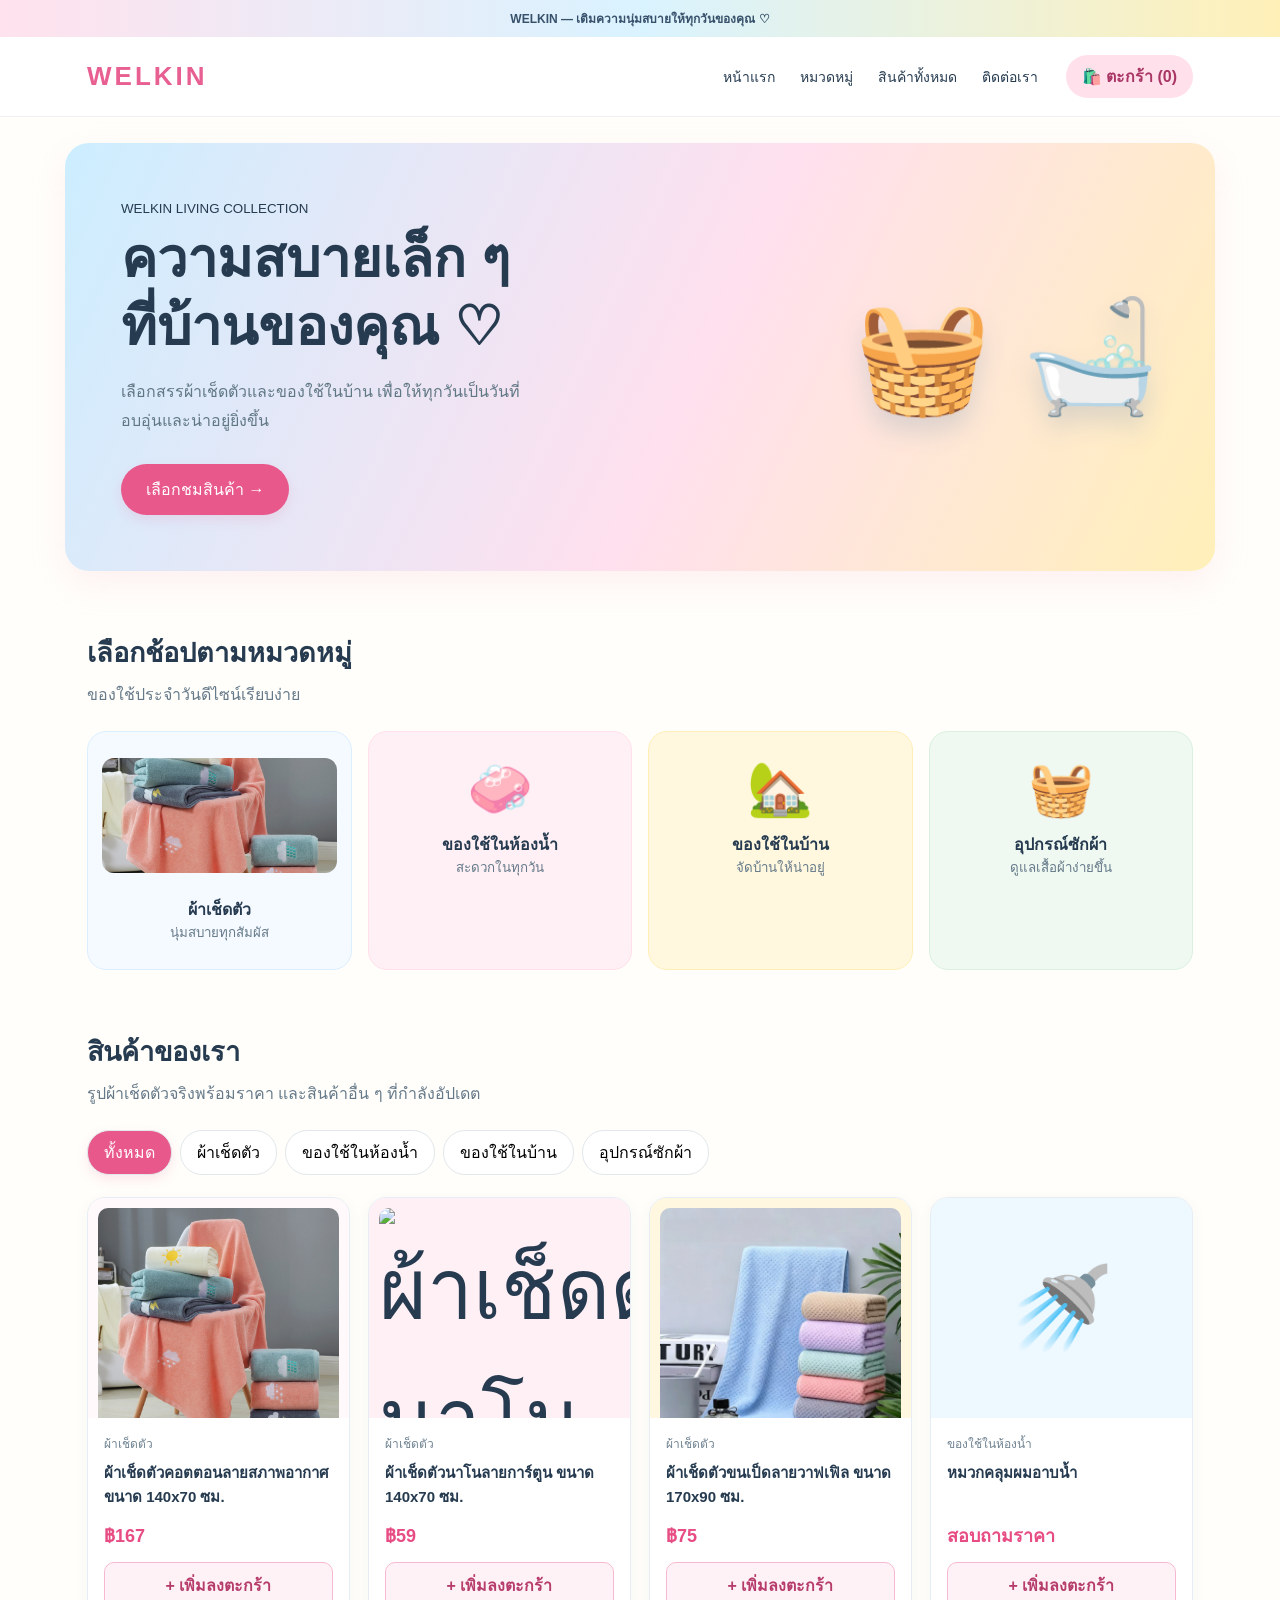
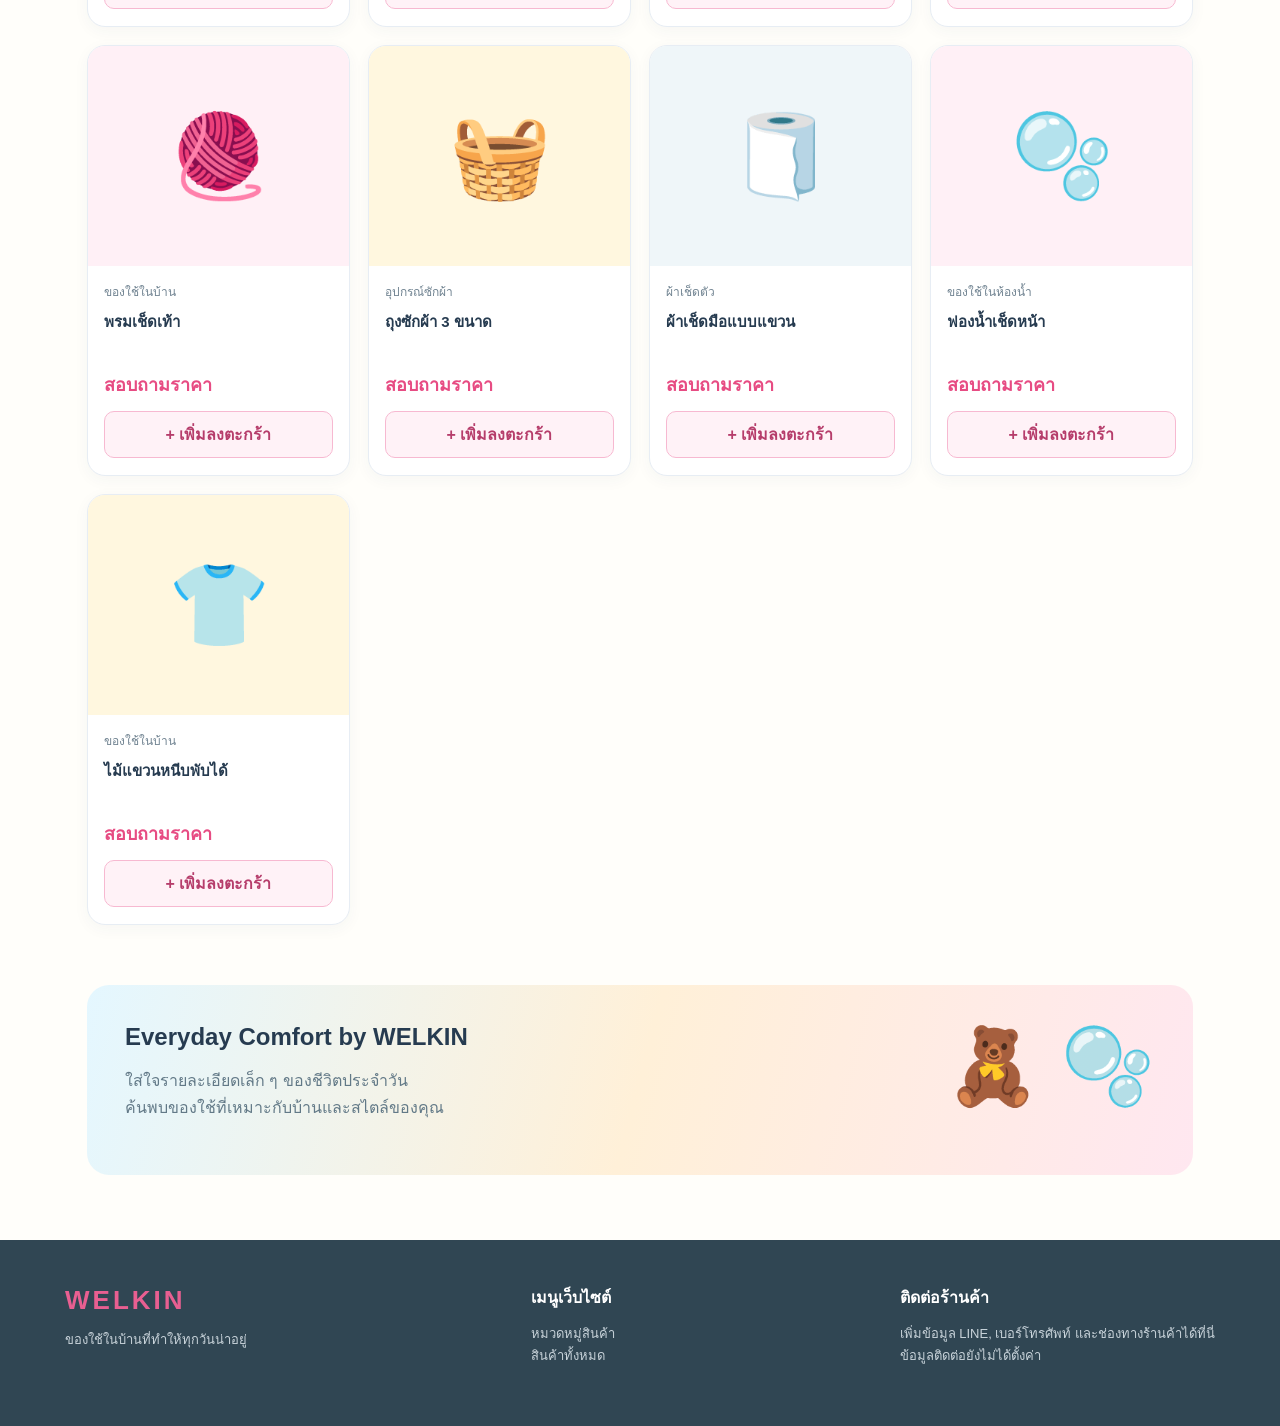
==== index.html @ 48debb97 "Update product list and add new towel item" ====
<!doctype html>
<html lang="th"><head><meta charset="utf-8"><meta name="viewport" content="width=device-width, initial-scale=1"><title>WELKIN | ของใช้ในบ้านที่ทำให้ทุกวันน่าอยู่</title><style>
:root{--ink:#273b49;--muted:#71818b;--pink:#f7dce4;--blue:#dcecf4;--accent:#d56f92}*{box-sizing:border-box}body{margin:0;font-family:Tahoma,'Noto Sans Thai',sans-serif;color:var(--ink);background:#fff}a{text-decoration:none;color:inherit}button{font:inherit;cursor:pointer}header{position:sticky;top:0;background:#ffffffed;backdrop-filter:blur(12px);z-index:10;border-bottom:1px solid #eef0f1}.top{background:#e9f3f7;text-align:center;font-size:12px;padding:9px}.nav{max-width:1150px;margin:auto;padding:18px 22px;display:flex;align-items:center;gap:28px}.brand{font-size:26px;font-weight:800;letter-spacing:3px}.navlinks{display:flex;gap:25px;margin-left:auto;font-size:14px}.cart{border:0;background:#f7dce4;border-radius:25px;padding:9px 16px}.hero{max-width:1150px;margin:26px auto 0;border-radius:24px;background:linear-gradient(115deg,#e9f5f9 0%,#fce9ed 100%);min-height:365px;padding:56px;display:flex;align-items:center;justify-content:space-between;overflow:hidden}.hero h1{font-size:clamp(30px,4.5vw,54px);line-height:1.25;margin:8px 0 18px}.hero p{color:#607784;max-width:400px;line-height:1.8}.hero-art{font-size:110px;filter:drop-shadow(0 15px 12px #b6bac077);white-space:nowrap}.btn{display:inline-block;background:#314d5c;color:white;border:0;border-radius:30px;padding:13px 25px;margin-top:12px}.container{max-width:1150px;margin:60px auto;padding:0 22px}.sectionhead{display:flex;justify-content:space-between;align-items:end;margin-bottom:24px}.sectionhead h2{margin:0;font-size:27px}.sectionhead p{color:var(--muted);margin:8px 0 0}.categories{display:grid;grid-template-columns:repeat(4,1fr);gap:16px}.cat{background:#f7f9fa;border-radius:19px;padding:26px 14px;text-align:center;cursor:pointer;border:1px solid #eef2f4}.cat:nth-child(2){background:#fdf2f5}.cat:nth-child(3){background:#f0f5f9}.cat:nth-child(4){background:#f8f4ef}.cat .emoji{font-size:53px;margin-bottom:12px}.cat strong{display:block}.cat small{color:var(--muted)}.filters{display:flex;gap:8px;flex-wrap:wrap;margin-bottom:22px}.filter{border:1px solid #e1e7eb;border-radius:22px;background:#fff;padding:9px 16px}.filter.active{background:#314d5c;color:#fff}.products{display:grid;grid-template-columns:repeat(4,1fr);gap:18px}.product{border:1px solid #edf0f2;border-radius:18px;overflow:hidden;background:white}.visual{height:200px;display:grid;place-items:center;background:#f5f7f8;font-size:82px}.product:nth-child(4n+2) .visual{background:#fdf0f4}.product:nth-child(4n+3) .visual{background:#eff6f9}.details{padding:17px}.details h3{font-size:15px;line-height:1.5;margin:0 0 8px;min-height:44px}.price{font-weight:bold;color:#bf557b;font-size:18px}.small{color:var(--muted);font-size:12px}.add{width:100%;margin-top:13px;border:1px solid #d8e1e6;border-radius:10px;padding:10px;background:white}.add:hover{background:#f8e6ed}.feature{background:#f0f6f8;border-radius:22px;padding:38px;display:flex;justify-content:space-between;gap:25px}.feature h2{margin:0 0 8px}.feature p{color:#627987;line-height:1.7}footer{background:#304653;color:white;padding:45px 22px;margin-top:65px}footer .inner{max-width:1150px;margin:auto;display:flex;justify-content:space-between;gap:30px}footer p{color:#c8d3da;line-height:1.7;font-size:13px}.overlay{position:fixed;inset:0;background:#0005;z-index:20;display:none}.overlay.show{display:block}.drawer{position:fixed;right:0;top:0;bottom:0;background:#fff;width:min(420px,100%);z-index:21;padding:25px;transform:translateX(100%);transition:.25s;overflow:auto}.drawer.show{transform:translateX(0)}.drawerhead{display:flex;justify-content:space-between;align-items:center}.close{border:0;background:none;font-size:28px}.line{display:flex;justify-content:space-between;gap:10px;padding:14px 0;border-bottom:1px solid #eee}.notice{font-size:12px;color:#73828b;line-height:1.6}.contact{color:#c8d3da;text-decoration:underline}@media(max-width:800px){.hero{margin:12px;padding:32px;min-height:290px}.hero-art{font-size:68px}.categories,.products{grid-template-columns:repeat(2,1fr)}.navlinks{display:none}.cart{margin-left:auto}.feature,footer .inner{flex-direction:column}}@media(max-width:480px){.hero{padding:26px;display:block}.hero-art{text-align:right;font-size:58px}.visual{height:155px;font-size:65px}.container{margin:40px auto}.sectionhead h2{font-size:23px}.brand{font-size:22px}}

/* WELKIN cheerful pastel refresh */
:root{--ink:#263b50;--muted:#657989;--pink:#ffd4e5;--blue:#c8edff;--accent:#ee6394}
body{background:#fffefa}
.top{background:linear-gradient(90deg,#ffe2ed,#d9f3ff,#fff0b8);color:#38516b;font-weight:600}
.brand{color:#e85f91}
.cart{background:#ffe0eb;color:#a93665;font-weight:700}
.hero{background:linear-gradient(115deg,#cceeff 0%,#ffe0ee 55%,#fff0b9 100%);box-shadow:0 12px 34px #f3b7cb33}
.btn,.filter.active{background:#e9588b;color:#fff;box-shadow:0 5px 12px #e9588b22}
.cat{background:#f4faff;border-color:#dcefff;transition:transform .2s,box-shadow .2s}
.cat:nth-child(2){background:#fff0f5;border-color:#ffe0ec}
.cat:nth-child(3){background:#fff8df;border-color:#ffefb7}
.cat:nth-child(4){background:#eff9f1;border-color:#d9f1de}
.cat:hover,.product:hover{transform:translateY(-3px);box-shadow:0 9px 25px #a8c5d344}
.product{border-color:#e7edf4;transition:transform .2s,box-shadow .2s}
.visual{background:#edf8ff}
.product:nth-child(3n+2) .visual{background:#fff0f6}
.product:nth-child(3n) .visual{background:#fff7df}
.price{color:#e74c83}
.add{border-color:#f7b9d1;background:#fff2f7;color:#b63d6b;font-weight:700}
.add:hover{background:#ffe0ed}
.feature{background:linear-gradient(105deg,#e4f7ff,#fff0d8,#ffe7f0)}
.visual img{width:100%;height:100%;object-fit:cover;display:block}.cat .emoji img{width:100%;height:115px;object-fit:cover;border-radius:12px}.product .visual:has(img){background:#fff}.product .visual:has(img) img{object-fit:contain} 
/* Product card polish: spacing, image framing, and readable title */
.products{align-items:stretch}
.product{display:flex;flex-direction:column;min-width:0;box-shadow:0 4px 16px rgba(35,65,85,.045)}
.product .visual{height:220px;overflow:hidden;flex-shrink:0}
.product .visual:has(img){padding:10px;background:#fff9fb}
.product .visual:has(img) img{width:100%;height:100%;object-fit:contain;border-radius:10px}
.product .details{padding:18px 16px 17px;display:flex;flex-direction:column;flex:1;gap:9px}
.product .details .small{font-size:12px;line-height:1.4;margin:0;color:#6f8290}
.product .details h3{font-size:15px;line-height:1.6;min-height:48px;margin:0;overflow-wrap:anywhere}
.product .details .price{margin-top:auto;padding-top:3px;font-size:18px}
.product .details .add{margin-top:3px;min-height:42px}
@media(max-width:600px){.product .visual{height:180px}.product .details{padding:14px 12px;gap:8px}.product .details h3{font-size:14px;min-height:0}}
</style></head><body><div class="top">WELKIN — เติมความนุ่มสบายให้ทุกวันของคุณ ♡</div><header><nav class="nav"><a class="brand" href="#home">WELKIN</a><div class="navlinks"><a href="#home">หน้าแรก</a><a href="#categories">หมวดหมู่</a><a href="#products">สินค้าทั้งหมด</a><a href="#contact">ติดต่อเรา</a></div><button class="cart" onclick="openCart()">🛍️ ตะกร้า (<span id="count">0</span>)</button></nav></header><main id="home"><section class="hero"><div><small>WELKIN LIVING COLLECTION</small><h1>ความสบายเล็ก ๆ<br>ที่บ้านของคุณ ♡</h1><p>เลือกสรรผ้าเช็ดตัวและของใช้ในบ้าน เพื่อให้ทุกวันเป็นวันที่อบอุ่นและน่าอยู่ยิ่งขึ้น</p><a class="btn" href="#products">เลือกชมสินค้า →</a></div><div class="hero-art" aria-hidden="true">🧺 🛁</div></section><section class="container" id="categories"><div class="sectionhead"><div><h2>เลือกช้อปตามหมวดหมู่</h2><p>ของใช้ประจำวันดีไซน์เรียบง่าย</p></div></div><div class="categories"><div class="cat" onclick="filterBy('ผ้าเช็ดตัว')"><div class="emoji"><img src="assets/towel-weather.png" alt="ผ้าเช็ดตัว WELKIN"></div><strong>ผ้าเช็ดตัว</strong><small>นุ่มสบายทุกสัมผัส</small></div><div class="cat" onclick="filterBy('ของใช้ในห้องน้ำ')"><div class="emoji">🧼</div><strong>ของใช้ในห้องน้ำ</strong><small>สะดวกในทุกวัน</small></div><div class="cat" onclick="filterBy('ของใช้ในบ้าน')"><div class="emoji">🏡</div><strong>ของใช้ในบ้าน</strong><small>จัดบ้านให้น่าอยู่</small></div><div class="cat" onclick="filterBy('อุปกรณ์ซักผ้า')"><div class="emoji">🧺</div><strong>อุปกรณ์ซักผ้า</strong><small>ดูแลเสื้อผ้าง่ายขึ้น</small></div></div></section><section class="container" id="products"><div class="sectionhead"><div><h2>สินค้าของเรา</h2><p>รูปผ้าเช็ดตัวจริงพร้อมราคา และสินค้าอื่น ๆ ที่กำลังอัปเดต</p></div></div><div class="filters" id="filters"></div><div class="products" id="productGrid"></div></section><section class="container"><div class="feature"><div><h2>Everyday Comfort by WELKIN</h2><p>ใส่ใจรายละเอียดเล็ก ๆ ของชีวิตประจำวัน<br>ค้นพบของใช้ที่เหมาะกับบ้านและสไตล์ของคุณ</p></div><div style="font-size:75px">🧸 🫧</div></div></section></main><footer id="contact"><div class="inner"><div><div class="brand">WELKIN</div><p>ของใช้ในบ้านที่ทำให้ทุกวันน่าอยู่</p></div><div><strong>เมนูเว็บไซต์</strong><p><a href="#categories">หมวดหมู่สินค้า</a><br><a href="#products">สินค้าทั้งหมด</a></p></div><div><strong>ติดต่อร้านค้า</strong><p>เพิ่มข้อมูล LINE, เบอร์โทรศัพท์ และช่องทางร้านค้าได้ที่นี่<br>ข้อมูลติดต่อยังไม่ได้ตั้งค่า</p></div></div></footer><div class="overlay" id="overlay" onclick="closeCart()"></div><aside class="drawer" id="drawer"><div class="drawerhead"><h2>ตะกร้าสินค้า</h2><button class="close" onclick="closeCart()">×</button></div><div id="cartItems"></div><h3 id="total"></h3><p class="notice">นี่เป็นตะกร้าสินค้าสำหรับสาธิต ยังไม่มีระบบรับชำระเงินหรือส่งคำสั่งซื้อจริง</p><button class="btn" onclick="closeCart()">เลือกชมสินค้าต่อ</button></aside><script>
const products=[{name:'ผ้าเช็ดตัวคอตตอนลายสภาพอากาศ ขนาด 140x70 ซม.',category:'ผ้าเช็ดตัว',emoji:'🛁',image:'assets/towel-weather.png',price:167},{name:'ผ้าเช็ดตัวนาโนลายการ์ตูน ขนาด 140x70 ซม.',category:'ผ้าเช็ดตัว',emoji:'🛁',image:'assets/towel-cartoon-nano-140x70.png',price:59},{name:'ผ้าเช็ดตัวขนเป็ดลายวาฟเฟิล ขนาด 170x90 ซม.',category:'ผ้าเช็ดตัว',emoji:'🧣',image:'assets/towel-waffle-170x90.png',price:75},{name:'หมวกคลุมผมอาบน้ำ',category:'ของใช้ในห้องน้ำ',emoji:'🚿',price:0},{name:'พรมเช็ดเท้า',category:'ของใช้ในบ้าน',emoji:'🧶',price:0},{name:'ถุงซักผ้า 3 ขนาด',category:'อุปกรณ์ซักผ้า',emoji:'🧺',price:0},{name:'ผ้าเช็ดมือแบบแขวน',category:'ผ้าเช็ดตัว',emoji:'🧻',price:0},{name:'ฟองน้ำเช็ดหน้า',category:'ของใช้ในห้องน้ำ',emoji:'🫧',price:0},{name:'ไม้แขวนหนีบพับได้',category:'ของใช้ในบ้าน',emoji:'👕',price:0}];const cats=['ทั้งหมด','ผ้าเช็ดตัว','ของใช้ในห้องน้ำ','ของใช้ในบ้าน','อุปกรณ์ซักผ้า'];let active='ทั้งหมด';const cart={};function filterBy(cat){active=cat;render();document.getElementById('products').scrollIntoView({behavior:'smooth'})}function render(){document.getElementById('filters').innerHTML=cats.map(c=>`<button class="filter ${active===c?'active':''}" onclick="filterBy('${c}')">${c}</button>`).join('');document.getElementById('productGrid').innerHTML=products.map((p,i)=>({...p,i})).filter(p=>active==='ทั้งหมด'||p.category===active).map(p=>`<article class="product"><div class="visual">${p.image?`<img src="${p.image}" alt="${p.name}">`:p.emoji}</div><div class="details"><div class="small">${p.category}</div><h3>${p.name}</h3><div class="price">${p.price?`฿${p.price.toLocaleString('th-TH')}`:'สอบถามราคา'}</div><button class="add" onclick="addCart(${p.i})">+ เพิ่มลงตะกร้า</button></div></article>`).join('')}function addCart(i){cart[i]=(cart[i]||0)+1;updateCart();openCart()}function updateCart(){document.getElementById('count').textContent=Object.values(cart).reduce((a,b)=>a+b,0);document.getElementById('cartItems').innerHTML=Object.keys(cart).length?Object.entries(cart).map(([i,n])=>`<div class="line"><span>${products[i].name}<br><small>จำนวน ${n}${products[i].price?` · ฿${(products[i].price*n).toLocaleString('th-TH')}`:' · สอบถามราคา'}</small></span><button class="filter" onclick="removeCart(${i})">ลบ</button></div>`).join(''):'<p>ยังไม่มีสินค้าในตะกร้า</p>';document.getElementById('total').textContent='ยอดรวมสินค้าที่ระบุราคา ฿'+Object.entries(cart).reduce((sum,[i,n])=>sum+products[i].price*n,0).toLocaleString('th-TH')}function removeCart(i){delete cart[i];updateCart()}function openCart(){document.getElementById('overlay').classList.add('show');document.getElementById('drawer').classList.add('show')}function closeCart(){document.getElementById('overlay').classList.remove('show');document.getElementById('drawer').classList.remove('show')}render();updateCart();
</script></body></html>
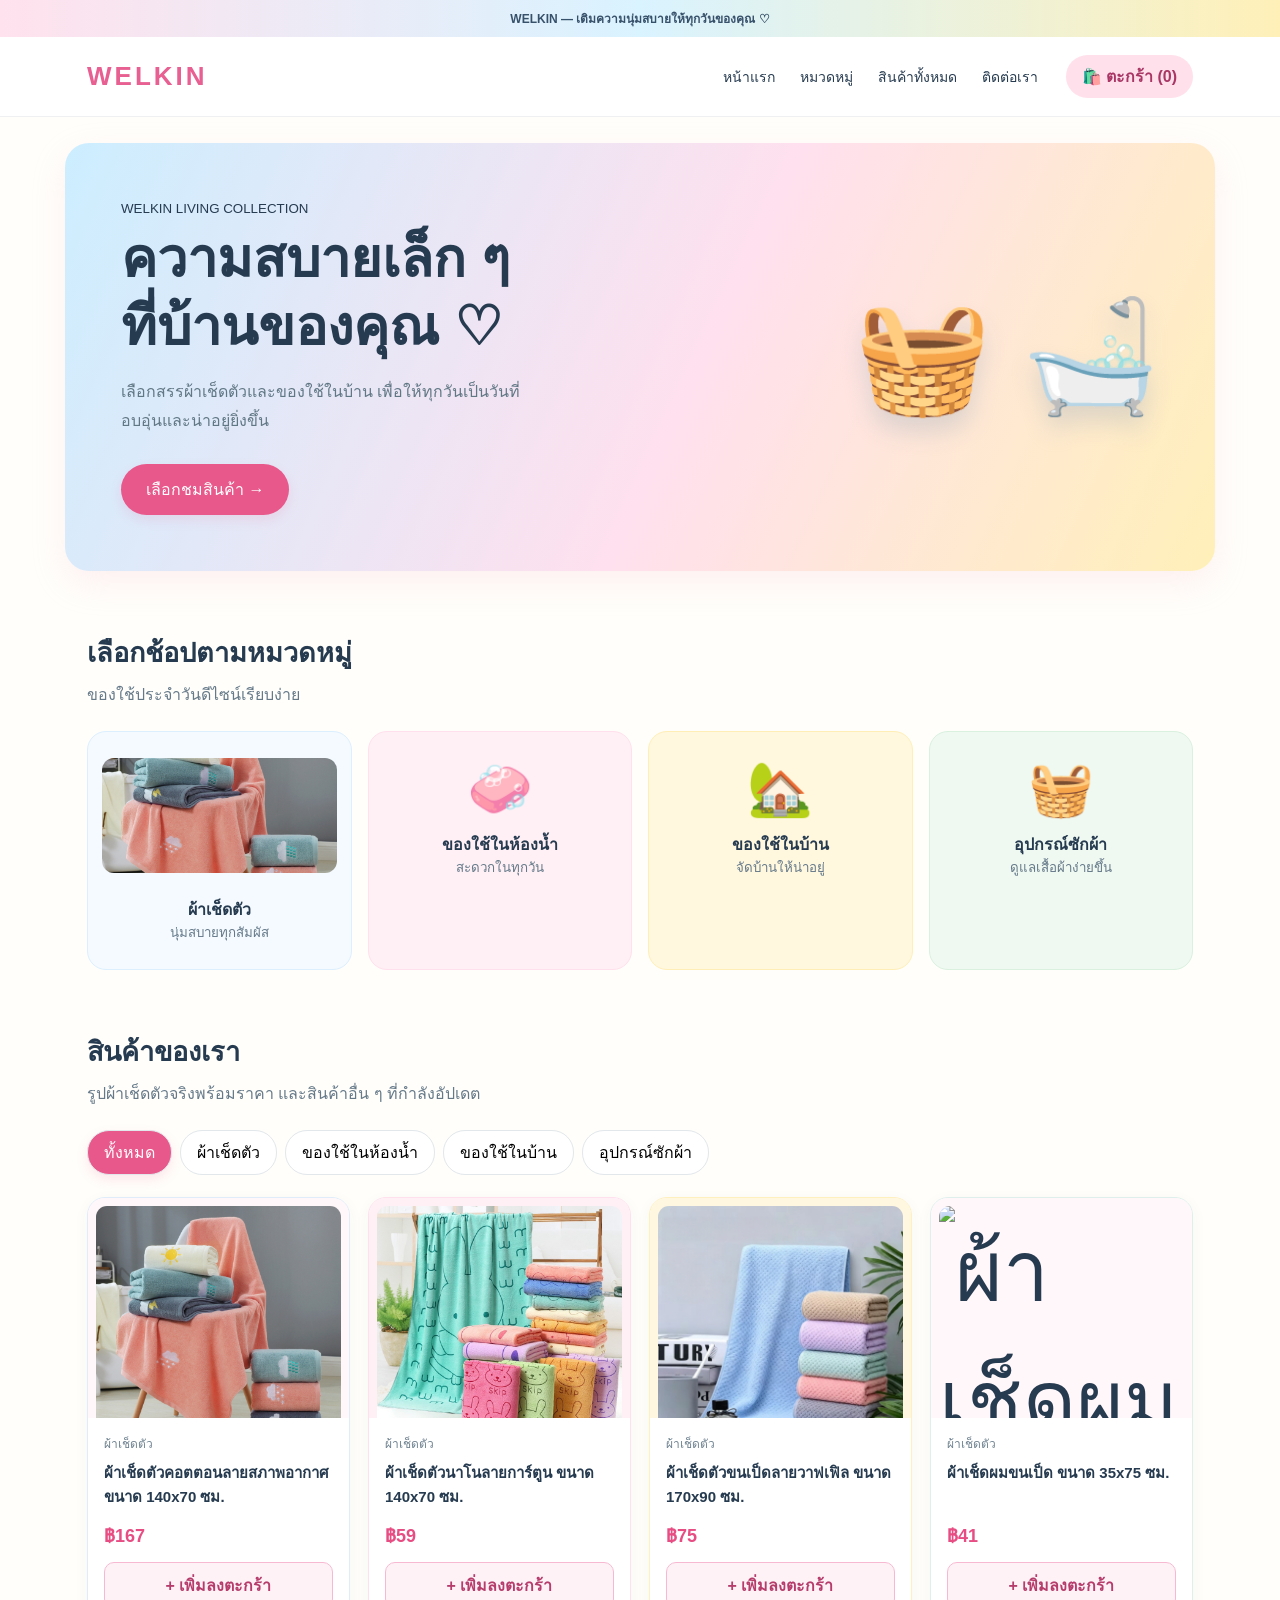
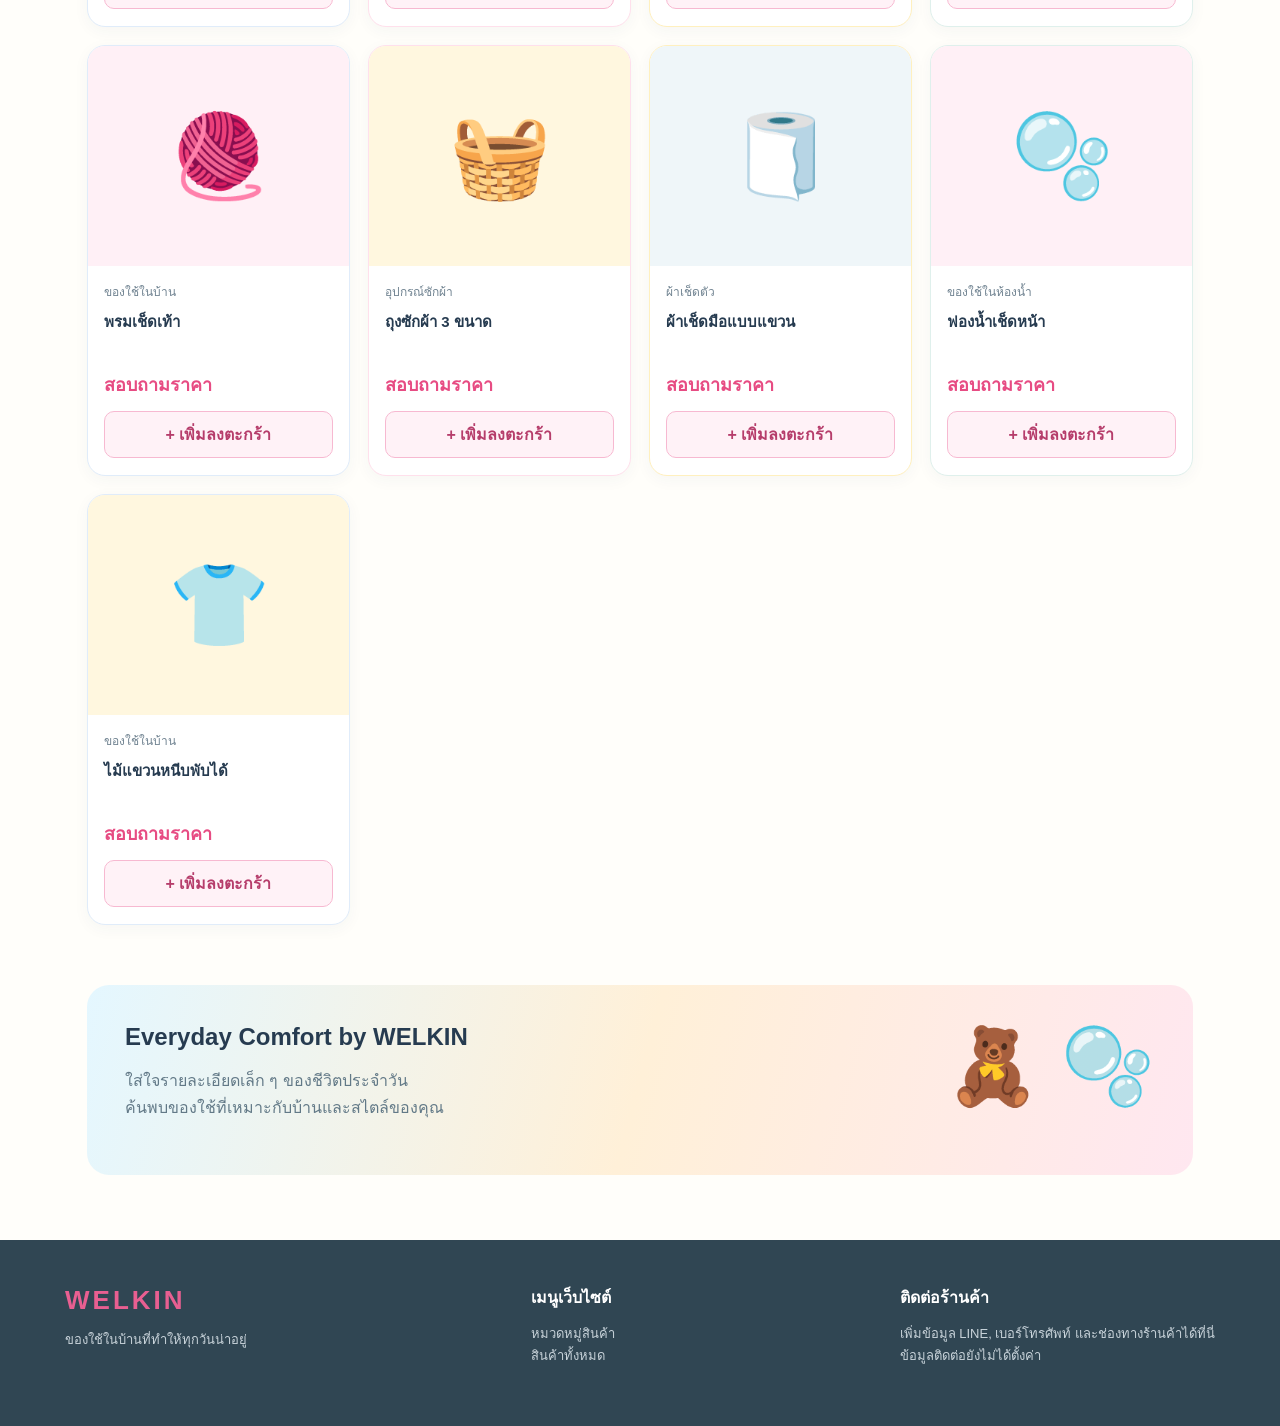
==== commit d82dccf6: "Add files via upload" ====
--- a/index.html
+++ b/index.html
@@ -36,6 +36,13 @@
 .product .details .price{margin-top:auto;padding-top:3px;font-size:18px}
 .product .details .add{margin-top:3px;min-height:42px}
 @media(max-width:600px){.product .visual{height:180px}.product .details{padding:14px 12px;gap:8px}.product .details h3{font-size:14px;min-height:0}}
+/* Product cards: pastel layout with full product photos */
+.product .visual:has(img){padding:8px;background:#fff7fa}
+.product .visual:has(img) img{object-fit:cover;border-radius:11px}
+.product:nth-child(4n+1){border-color:#e0ecfa}
+.product:nth-child(4n+2){border-color:#ffe0ec}
+.product:nth-child(4n+3){border-color:#fff0bf}
+.product:nth-child(4n+4){border-color:#dff0ec}
 </style></head><body><div class="top">WELKIN — เติมความนุ่มสบายให้ทุกวันของคุณ ♡</div><header><nav class="nav"><a class="brand" href="#home">WELKIN</a><div class="navlinks"><a href="#home">หน้าแรก</a><a href="#categories">หมวดหมู่</a><a href="#products">สินค้าทั้งหมด</a><a href="#contact">ติดต่อเรา</a></div><button class="cart" onclick="openCart()">🛍️ ตะกร้า (<span id="count">0</span>)</button></nav></header><main id="home"><section class="hero"><div><small>WELKIN LIVING COLLECTION</small><h1>ความสบายเล็ก ๆ<br>ที่บ้านของคุณ ♡</h1><p>เลือกสรรผ้าเช็ดตัวและของใช้ในบ้าน เพื่อให้ทุกวันเป็นวันที่อบอุ่นและน่าอยู่ยิ่งขึ้น</p><a class="btn" href="#products">เลือกชมสินค้า →</a></div><div class="hero-art" aria-hidden="true">🧺 🛁</div></section><section class="container" id="categories"><div class="sectionhead"><div><h2>เลือกช้อปตามหมวดหมู่</h2><p>ของใช้ประจำวันดีไซน์เรียบง่าย</p></div></div><div class="categories"><div class="cat" onclick="filterBy('ผ้าเช็ดตัว')"><div class="emoji"><img src="assets/towel-weather.png" alt="ผ้าเช็ดตัว WELKIN"></div><strong>ผ้าเช็ดตัว</strong><small>นุ่มสบายทุกสัมผัส</small></div><div class="cat" onclick="filterBy('ของใช้ในห้องน้ำ')"><div class="emoji">🧼</div><strong>ของใช้ในห้องน้ำ</strong><small>สะดวกในทุกวัน</small></div><div class="cat" onclick="filterBy('ของใช้ในบ้าน')"><div class="emoji">🏡</div><strong>ของใช้ในบ้าน</strong><small>จัดบ้านให้น่าอยู่</small></div><div class="cat" onclick="filterBy('อุปกรณ์ซักผ้า')"><div class="emoji">🧺</div><strong>อุปกรณ์ซักผ้า</strong><small>ดูแลเสื้อผ้าง่ายขึ้น</small></div></div></section><section class="container" id="products"><div class="sectionhead"><div><h2>สินค้าของเรา</h2><p>รูปผ้าเช็ดตัวจริงพร้อมราคา และสินค้าอื่น ๆ ที่กำลังอัปเดต</p></div></div><div class="filters" id="filters"></div><div class="products" id="productGrid"></div></section><section class="container"><div class="feature"><div><h2>Everyday Comfort by WELKIN</h2><p>ใส่ใจรายละเอียดเล็ก ๆ ของชีวิตประจำวัน<br>ค้นพบของใช้ที่เหมาะกับบ้านและสไตล์ของคุณ</p></div><div style="font-size:75px">🧸 🫧</div></div></section></main><footer id="contact"><div class="inner"><div><div class="brand">WELKIN</div><p>ของใช้ในบ้านที่ทำให้ทุกวันน่าอยู่</p></div><div><strong>เมนูเว็บไซต์</strong><p><a href="#categories">หมวดหมู่สินค้า</a><br><a href="#products">สินค้าทั้งหมด</a></p></div><div><strong>ติดต่อร้านค้า</strong><p>เพิ่มข้อมูล LINE, เบอร์โทรศัพท์ และช่องทางร้านค้าได้ที่นี่<br>ข้อมูลติดต่อยังไม่ได้ตั้งค่า</p></div></div></footer><div class="overlay" id="overlay" onclick="closeCart()"></div><aside class="drawer" id="drawer"><div class="drawerhead"><h2>ตะกร้าสินค้า</h2><button class="close" onclick="closeCart()">×</button></div><div id="cartItems"></div><h3 id="total"></h3><p class="notice">นี่เป็นตะกร้าสินค้าสำหรับสาธิต ยังไม่มีระบบรับชำระเงินหรือส่งคำสั่งซื้อจริง</p><button class="btn" onclick="closeCart()">เลือกชมสินค้าต่อ</button></aside><script>
-const products=[{name:'ผ้าเช็ดตัวคอตตอนลายสภาพอากาศ ขนาด 140x70 ซม.',category:'ผ้าเช็ดตัว',emoji:'🛁',image:'assets/towel-weather.png',price:167},{name:'ผ้าเช็ดตัวนาโนลายการ์ตูน ขนาด 140x70 ซม.',category:'ผ้าเช็ดตัว',emoji:'🛁',image:'assets/towel-cartoon-nano-140x70.png',price:59},{name:'ผ้าเช็ดตัวขนเป็ดลายวาฟเฟิล ขนาด 170x90 ซม.',category:'ผ้าเช็ดตัว',emoji:'🧣',image:'assets/towel-waffle-170x90.png',price:75},{name:'หมวกคลุมผมอาบน้ำ',category:'ของใช้ในห้องน้ำ',emoji:'🚿',price:0},{name:'พรมเช็ดเท้า',category:'ของใช้ในบ้าน',emoji:'🧶',price:0},{name:'ถุงซักผ้า 3 ขนาด',category:'อุปกรณ์ซักผ้า',emoji:'🧺',price:0},{name:'ผ้าเช็ดมือแบบแขวน',category:'ผ้าเช็ดตัว',emoji:'🧻',price:0},{name:'ฟองน้ำเช็ดหน้า',category:'ของใช้ในห้องน้ำ',emoji:'🫧',price:0},{name:'ไม้แขวนหนีบพับได้',category:'ของใช้ในบ้าน',emoji:'👕',price:0}];const cats=['ทั้งหมด','ผ้าเช็ดตัว','ของใช้ในห้องน้ำ','ของใช้ในบ้าน','อุปกรณ์ซักผ้า'];let active='ทั้งหมด';const cart={};function filterBy(cat){active=cat;render();document.getElementById('products').scrollIntoView({behavior:'smooth'})}function render(){document.getElementById('filters').innerHTML=cats.map(c=>`<button class="filter ${active===c?'active':''}" onclick="filterBy('${c}')">${c}</button>`).join('');document.getElementById('productGrid').innerHTML=products.map((p,i)=>({...p,i})).filter(p=>active==='ทั้งหมด'||p.category===active).map(p=>`<article class="product"><div class="visual">${p.image?`<img src="${p.image}" alt="${p.name}">`:p.emoji}</div><div class="details"><div class="small">${p.category}</div><h3>${p.name}</h3><div class="price">${p.price?`฿${p.price.toLocaleString('th-TH')}`:'สอบถามราคา'}</div><button class="add" onclick="addCart(${p.i})">+ เพิ่มลงตะกร้า</button></div></article>`).join('')}function addCart(i){cart[i]=(cart[i]||0)+1;updateCart();openCart()}function updateCart(){document.getElementById('count').textContent=Object.values(cart).reduce((a,b)=>a+b,0);document.getElementById('cartItems').innerHTML=Object.keys(cart).length?Object.entries(cart).map(([i,n])=>`<div class="line"><span>${products[i].name}<br><small>จำนวน ${n}${products[i].price?` · ฿${(products[i].price*n).toLocaleString('th-TH')}`:' · สอบถามราคา'}</small></span><button class="filter" onclick="removeCart(${i})">ลบ</button></div>`).join(''):'<p>ยังไม่มีสินค้าในตะกร้า</p>';document.getElementById('total').textContent='ยอดรวมสินค้าที่ระบุราคา ฿'+Object.entries(cart).reduce((sum,[i,n])=>sum+products[i].price*n,0).toLocaleString('th-TH')}function removeCart(i){delete cart[i];updateCart()}function openCart(){document.getElementById('overlay').classList.add('show');document.getElementById('drawer').classList.add('show')}function closeCart(){document.getElementById('overlay').classList.remove('show');document.getElementById('drawer').classList.remove('show')}render();updateCart();
+const products=[{name:'ผ้าเช็ดตัวคอตตอนลายสภาพอากาศ ขนาด 140x70 ซม.',category:'ผ้าเช็ดตัว',emoji:'🛁',image:'assets/towel-weather.png',price:167},{name:'ผ้าเช็ดตัวนาโนลายการ์ตูน ขนาด 140x70 ซม.',category:'ผ้าเช็ดตัว',emoji:'🛁',image:'assets/towel-cartoon-nano-140x70.png',price:59},{name:'ผ้าเช็ดตัวขนเป็ดลายวาฟเฟิล ขนาด 170x90 ซม.',category:'ผ้าเช็ดตัว',emoji:'🧣',image:'assets/towel-waffle-170x90.png',price:75},{name:'ผ้าเช็ดผมขนเป็ด ขนาด 35x75 ซม.',category:'ผ้าเช็ดตัว',emoji:'🛁',image:'assets/towel-hair-35x75.png',price:41},{name:'พรมเช็ดเท้า',category:'ของใช้ในบ้าน',emoji:'🧶',price:0},{name:'ถุงซักผ้า 3 ขนาด',category:'อุปกรณ์ซักผ้า',emoji:'🧺',price:0},{name:'ผ้าเช็ดมือแบบแขวน',category:'ผ้าเช็ดตัว',emoji:'🧻',price:0},{name:'ฟองน้ำเช็ดหน้า',category:'ของใช้ในห้องน้ำ',emoji:'🫧',price:0},{name:'ไม้แขวนหนีบพับได้',category:'ของใช้ในบ้าน',emoji:'👕',price:0}];const cats=['ทั้งหมด','ผ้าเช็ดตัว','ของใช้ในห้องน้ำ','ของใช้ในบ้าน','อุปกรณ์ซักผ้า'];let active='ทั้งหมด';const cart={};function filterBy(cat){active=cat;render();document.getElementById('products').scrollIntoView({behavior:'smooth'})}function render(){document.getElementById('filters').innerHTML=cats.map(c=>`<button class="filter ${active===c?'active':''}" onclick="filterBy('${c}')">${c}</button>`).join('');document.getElementById('productGrid').innerHTML=products.map((p,i)=>({...p,i})).filter(p=>active==='ทั้งหมด'||p.category===active).map(p=>`<article class="product"><div class="visual">${p.image?`<img src="${p.image}" alt="${p.name}">`:p.emoji}</div><div class="details"><div class="small">${p.category}</div><h3>${p.name}</h3><div class="price">${p.price?`฿${p.price.toLocaleString('th-TH')}`:'สอบถามราคา'}</div><button class="add" onclick="addCart(${p.i})">+ เพิ่มลงตะกร้า</button></div></article>`).join('')}function addCart(i){cart[i]=(cart[i]||0)+1;updateCart();openCart()}function updateCart(){document.getElementById('count').textContent=Object.values(cart).reduce((a,b)=>a+b,0);document.getElementById('cartItems').innerHTML=Object.keys(cart).length?Object.entries(cart).map(([i,n])=>`<div class="line"><span>${products[i].name}<br><small>จำนวน ${n}${products[i].price?` · ฿${(products[i].price*n).toLocaleString('th-TH')}`:' · สอบถามราคา'}</small></span><button class="filter" onclick="removeCart(${i})">ลบ</button></div>`).join(''):'<p>ยังไม่มีสินค้าในตะกร้า</p>';document.getElementById('total').textContent='ยอดรวมสินค้าที่ระบุราคา ฿'+Object.entries(cart).reduce((sum,[i,n])=>sum+products[i].price*n,0).toLocaleString('th-TH')}function removeCart(i){delete cart[i];updateCart()}function openCart(){document.getElementById('overlay').classList.add('show');document.getElementById('drawer').classList.add('show')}function closeCart(){document.getElementById('overlay').classList.remove('show');document.getElementById('drawer').classList.remove('show')}render();updateCart();
 </script></body></html>
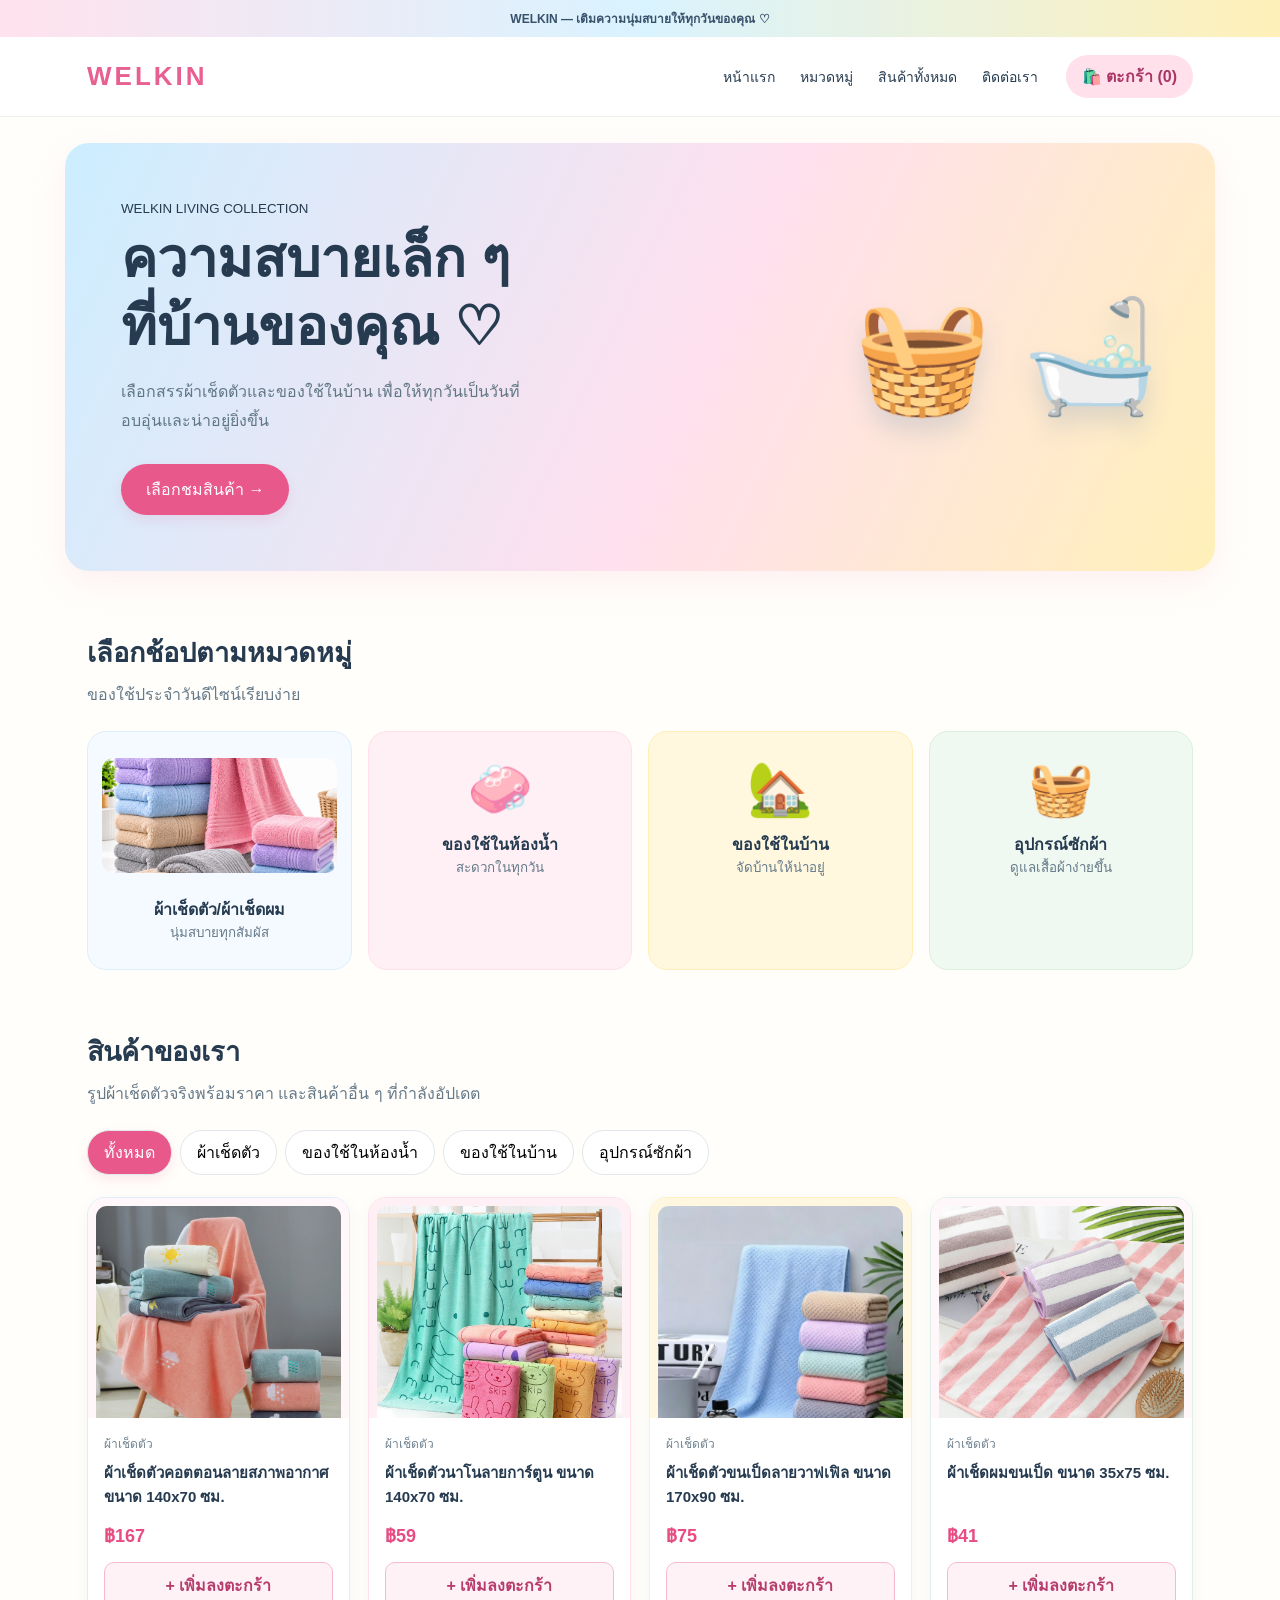
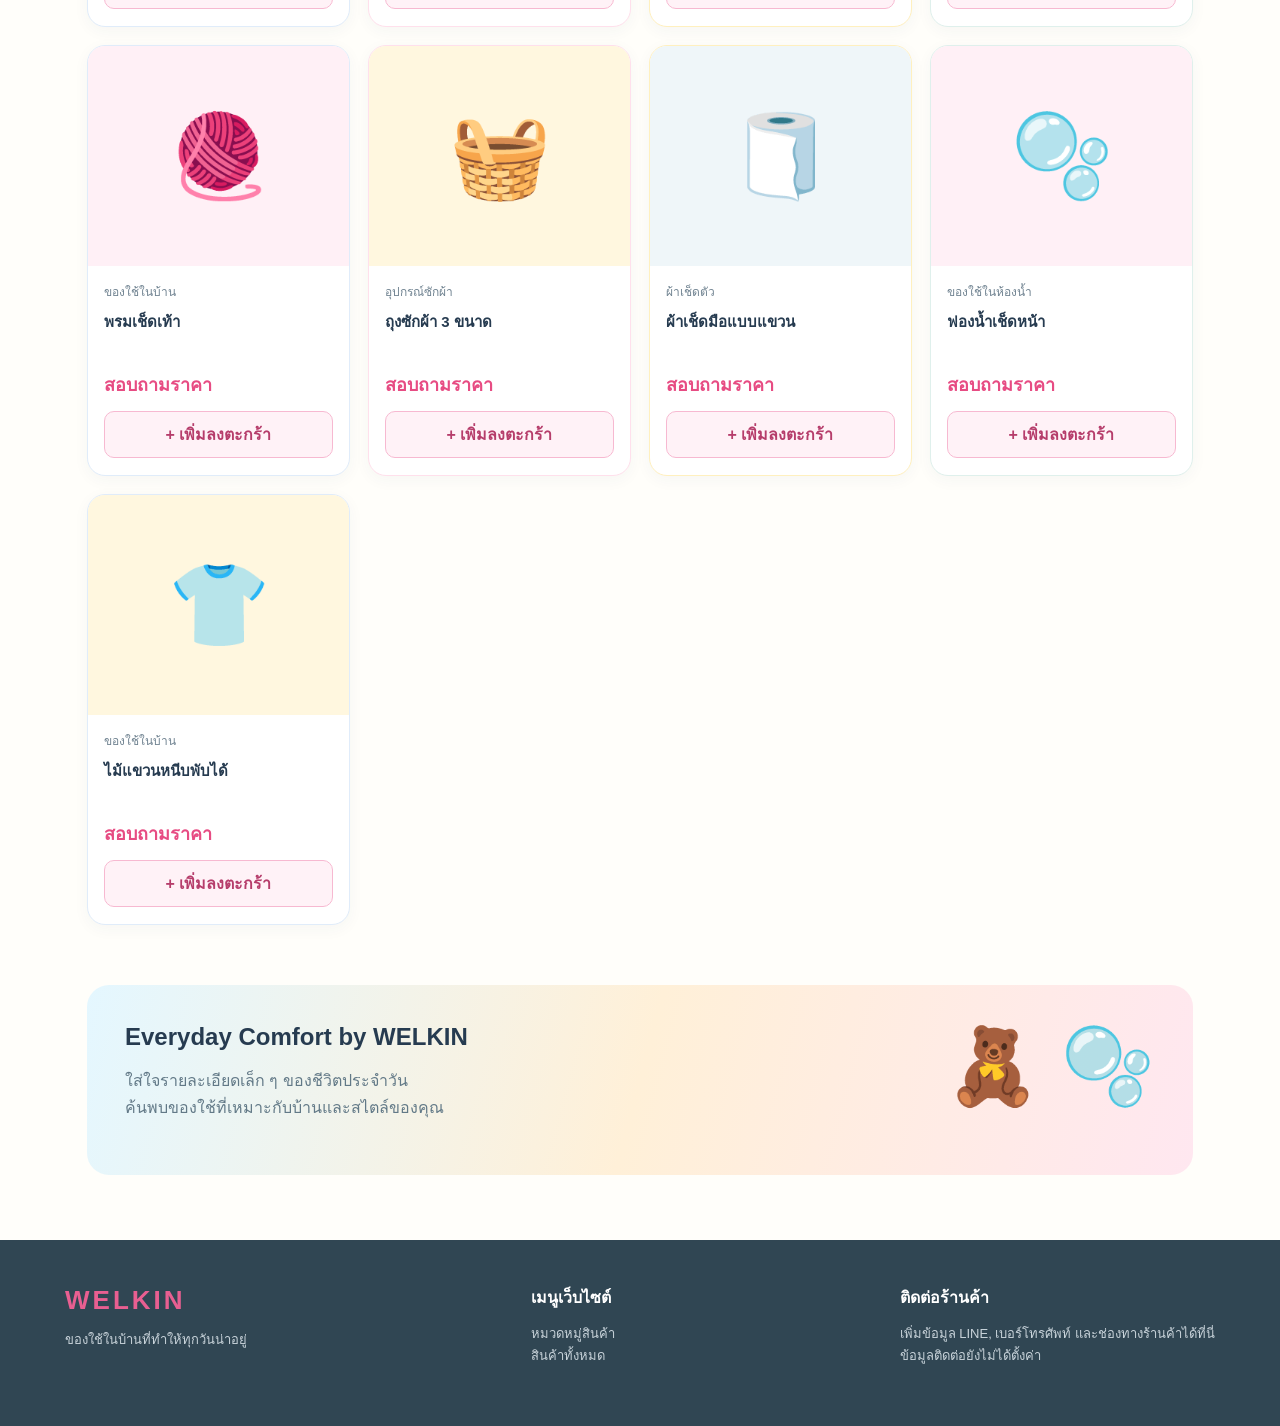
==== commit 1e9a2cb6: "Fix HTML structure and update product details" ====
--- a/index.html
+++ b/index.html
@@ -43,6 +43,6 @@
 .product:nth-child(4n+2){border-color:#ffe0ec}
 .product:nth-child(4n+3){border-color:#fff0bf}
 .product:nth-child(4n+4){border-color:#dff0ec}
-</style></head><body><div class="top">WELKIN — เติมความนุ่มสบายให้ทุกวันของคุณ ♡</div><header><nav class="nav"><a class="brand" href="#home">WELKIN</a><div class="navlinks"><a href="#home">หน้าแรก</a><a href="#categories">หมวดหมู่</a><a href="#products">สินค้าทั้งหมด</a><a href="#contact">ติดต่อเรา</a></div><button class="cart" onclick="openCart()">🛍️ ตะกร้า (<span id="count">0</span>)</button></nav></header><main id="home"><section class="hero"><div><small>WELKIN LIVING COLLECTION</small><h1>ความสบายเล็ก ๆ<br>ที่บ้านของคุณ ♡</h1><p>เลือกสรรผ้าเช็ดตัวและของใช้ในบ้าน เพื่อให้ทุกวันเป็นวันที่อบอุ่นและน่าอยู่ยิ่งขึ้น</p><a class="btn" href="#products">เลือกชมสินค้า →</a></div><div class="hero-art" aria-hidden="true">🧺 🛁</div></section><section class="container" id="categories"><div class="sectionhead"><div><h2>เลือกช้อปตามหมวดหมู่</h2><p>ของใช้ประจำวันดีไซน์เรียบง่าย</p></div></div><div class="categories"><div class="cat" onclick="filterBy('ผ้าเช็ดตัว')"><div class="emoji"><img src="assets/towel-weather.png" alt="ผ้าเช็ดตัว WELKIN"></div><strong>ผ้าเช็ดตัว</strong><small>นุ่มสบายทุกสัมผัส</small></div><div class="cat" onclick="filterBy('ของใช้ในห้องน้ำ')"><div class="emoji">🧼</div><strong>ของใช้ในห้องน้ำ</strong><small>สะดวกในทุกวัน</small></div><div class="cat" onclick="filterBy('ของใช้ในบ้าน')"><div class="emoji">🏡</div><strong>ของใช้ในบ้าน</strong><small>จัดบ้านให้น่าอยู่</small></div><div class="cat" onclick="filterBy('อุปกรณ์ซักผ้า')"><div class="emoji">🧺</div><strong>อุปกรณ์ซักผ้า</strong><small>ดูแลเสื้อผ้าง่ายขึ้น</small></div></div></section><section class="container" id="products"><div class="sectionhead"><div><h2>สินค้าของเรา</h2><p>รูปผ้าเช็ดตัวจริงพร้อมราคา และสินค้าอื่น ๆ ที่กำลังอัปเดต</p></div></div><div class="filters" id="filters"></div><div class="products" id="productGrid"></div></section><section class="container"><div class="feature"><div><h2>Everyday Comfort by WELKIN</h2><p>ใส่ใจรายละเอียดเล็ก ๆ ของชีวิตประจำวัน<br>ค้นพบของใช้ที่เหมาะกับบ้านและสไตล์ของคุณ</p></div><div style="font-size:75px">🧸 🫧</div></div></section></main><footer id="contact"><div class="inner"><div><div class="brand">WELKIN</div><p>ของใช้ในบ้านที่ทำให้ทุกวันน่าอยู่</p></div><div><strong>เมนูเว็บไซต์</strong><p><a href="#categories">หมวดหมู่สินค้า</a><br><a href="#products">สินค้าทั้งหมด</a></p></div><div><strong>ติดต่อร้านค้า</strong><p>เพิ่มข้อมูล LINE, เบอร์โทรศัพท์ และช่องทางร้านค้าได้ที่นี่<br>ข้อมูลติดต่อยังไม่ได้ตั้งค่า</p></div></div></footer><div class="overlay" id="overlay" onclick="closeCart()"></div><aside class="drawer" id="drawer"><div class="drawerhead"><h2>ตะกร้าสินค้า</h2><button class="close" onclick="closeCart()">×</button></div><div id="cartItems"></div><h3 id="total"></h3><p class="notice">นี่เป็นตะกร้าสินค้าสำหรับสาธิต ยังไม่มีระบบรับชำระเงินหรือส่งคำสั่งซื้อจริง</p><button class="btn" onclick="closeCart()">เลือกชมสินค้าต่อ</button></aside><script>
+</style></head><body><div class="top">WELKIN — เติมความนุ่มสบายให้ทุกวันของคุณ ♡</div><header><nav class="nav"><a class="brand" href="#home">WELKIN</a><div class="navlinks"><a href="#home">หน้าแรก</a><a href="#categories">หมวดหมู่</a><a href="#products">สินค้าทั้งหมด</a><a href="#contact">ติดต่อเรา</a></div><button class="cart" onclick="openCart()">🛍️ ตะกร้า (<span id="count">0</span>)</button></nav></header><main id="home"><section class="hero"><div><small>WELKIN LIVING COLLECTION</small><h1>ความสบายเล็ก ๆ<br>ที่บ้านของคุณ ♡</h1><p>เลือกสรรผ้าเช็ดตัวและของใช้ในบ้าน เพื่อให้ทุกวันเป็นวันที่อบอุ่นและน่าอยู่ยิ่งขึ้น</p><a class="btn" href="#products">เลือกชมสินค้า →</a></div><div class="hero-art" aria-hidden="true">🧺 🛁</div></section><section class="container" id="categories"><div class="sectionhead"><div><h2>เลือกช้อปตามหมวดหมู่</h2><p>ของใช้ประจำวันดีไซน์เรียบง่าย</p></div></div><div class="categories"><div class="cat" onclick="filterBy('ผ้าเช็ดตัว')"><div class="emoji"><img src="assets/towel-category.png" alt="ผ้าเช็ดตัวและผ้าเช็ดผม WELKIN"></div><strong>ผ้าเช็ดตัว/ผ้าเช็ดผม</strong><small>นุ่มสบายทุกสัมผัส</small></div><div class="cat" onclick="filterBy('ของใช้ในห้องน้ำ')"><div class="emoji">🧼</div><strong>ของใช้ในห้องน้ำ</strong><small>สะดวกในทุกวัน</small></div><div class="cat" onclick="filterBy('ของใช้ในบ้าน')"><div class="emoji">🏡</div><strong>ของใช้ในบ้าน</strong><small>จัดบ้านให้น่าอยู่</small></div><div class="cat" onclick="filterBy('อุปกรณ์ซักผ้า')"><div class="emoji">🧺</div><strong>อุปกรณ์ซักผ้า</strong><small>ดูแลเสื้อผ้าง่ายขึ้น</small></div></div></section><section class="container" id="products"><div class="sectionhead"><div><h2>สินค้าของเรา</h2><p>รูปผ้าเช็ดตัวจริงพร้อมราคา และสินค้าอื่น ๆ ที่กำลังอัปเดต</p></div></div><div class="filters" id="filters"></div><div class="products" id="productGrid"></div></section><section class="container"><div class="feature"><div><h2>Everyday Comfort by WELKIN</h2><p>ใส่ใจรายละเอียดเล็ก ๆ ของชีวิตประจำวัน<br>ค้นพบของใช้ที่เหมาะกับบ้านและสไตล์ของคุณ</p></div><div style="font-size:75px">🧸 🫧</div></div></section></main><footer id="contact"><div class="inner"><div><div class="brand">WELKIN</div><p>ของใช้ในบ้านที่ทำให้ทุกวันน่าอยู่</p></div><div><strong>เมนูเว็บไซต์</strong><p><a href="#categories">หมวดหมู่สินค้า</a><br><a href="#products">สินค้าทั้งหมด</a></p></div><div><strong>ติดต่อร้านค้า</strong><p>เพิ่มข้อมูล LINE, เบอร์โทรศัพท์ และช่องทางร้านค้าได้ที่นี่<br>ข้อมูลติดต่อยังไม่ได้ตั้งค่า</p></div></div></footer><div class="overlay" id="overlay" onclick="closeCart()"></div><aside class="drawer" id="drawer"><div class="drawerhead"><h2>ตะกร้าสินค้า</h2><button class="close" onclick="closeCart()">×</button></div><div id="cartItems"></div><h3 id="total"></h3><p class="notice">นี่เป็นตะกร้าสินค้าสำหรับสาธิต ยังไม่มีระบบรับชำระเงินหรือส่งคำสั่งซื้อจริง</p><button class="btn" onclick="closeCart()">เลือกชมสินค้าต่อ</button></aside><script>
 const products=[{name:'ผ้าเช็ดตัวคอตตอนลายสภาพอากาศ ขนาด 140x70 ซม.',category:'ผ้าเช็ดตัว',emoji:'🛁',image:'assets/towel-weather.png',price:167},{name:'ผ้าเช็ดตัวนาโนลายการ์ตูน ขนาด 140x70 ซม.',category:'ผ้าเช็ดตัว',emoji:'🛁',image:'assets/towel-cartoon-nano-140x70.png',price:59},{name:'ผ้าเช็ดตัวขนเป็ดลายวาฟเฟิล ขนาด 170x90 ซม.',category:'ผ้าเช็ดตัว',emoji:'🧣',image:'assets/towel-waffle-170x90.png',price:75},{name:'ผ้าเช็ดผมขนเป็ด ขนาด 35x75 ซม.',category:'ผ้าเช็ดตัว',emoji:'🛁',image:'assets/towel-hair-35x75.png',price:41},{name:'พรมเช็ดเท้า',category:'ของใช้ในบ้าน',emoji:'🧶',price:0},{name:'ถุงซักผ้า 3 ขนาด',category:'อุปกรณ์ซักผ้า',emoji:'🧺',price:0},{name:'ผ้าเช็ดมือแบบแขวน',category:'ผ้าเช็ดตัว',emoji:'🧻',price:0},{name:'ฟองน้ำเช็ดหน้า',category:'ของใช้ในห้องน้ำ',emoji:'🫧',price:0},{name:'ไม้แขวนหนีบพับได้',category:'ของใช้ในบ้าน',emoji:'👕',price:0}];const cats=['ทั้งหมด','ผ้าเช็ดตัว','ของใช้ในห้องน้ำ','ของใช้ในบ้าน','อุปกรณ์ซักผ้า'];let active='ทั้งหมด';const cart={};function filterBy(cat){active=cat;render();document.getElementById('products').scrollIntoView({behavior:'smooth'})}function render(){document.getElementById('filters').innerHTML=cats.map(c=>`<button class="filter ${active===c?'active':''}" onclick="filterBy('${c}')">${c}</button>`).join('');document.getElementById('productGrid').innerHTML=products.map((p,i)=>({...p,i})).filter(p=>active==='ทั้งหมด'||p.category===active).map(p=>`<article class="product"><div class="visual">${p.image?`<img src="${p.image}" alt="${p.name}">`:p.emoji}</div><div class="details"><div class="small">${p.category}</div><h3>${p.name}</h3><div class="price">${p.price?`฿${p.price.toLocaleString('th-TH')}`:'สอบถามราคา'}</div><button class="add" onclick="addCart(${p.i})">+ เพิ่มลงตะกร้า</button></div></article>`).join('')}function addCart(i){cart[i]=(cart[i]||0)+1;updateCart();openCart()}function updateCart(){document.getElementById('count').textContent=Object.values(cart).reduce((a,b)=>a+b,0);document.getElementById('cartItems').innerHTML=Object.keys(cart).length?Object.entries(cart).map(([i,n])=>`<div class="line"><span>${products[i].name}<br><small>จำนวน ${n}${products[i].price?` · ฿${(products[i].price*n).toLocaleString('th-TH')}`:' · สอบถามราคา'}</small></span><button class="filter" onclick="removeCart(${i})">ลบ</button></div>`).join(''):'<p>ยังไม่มีสินค้าในตะกร้า</p>';document.getElementById('total').textContent='ยอดรวมสินค้าที่ระบุราคา ฿'+Object.entries(cart).reduce((sum,[i,n])=>sum+products[i].price*n,0).toLocaleString('th-TH')}function removeCart(i){delete cart[i];updateCart()}function openCart(){document.getElementById('overlay').classList.add('show');document.getElementById('drawer').classList.add('show')}function closeCart(){document.getElementById('overlay').classList.remove('show');document.getElementById('drawer').classList.remove('show')}render();updateCart();
 </script></body></html>
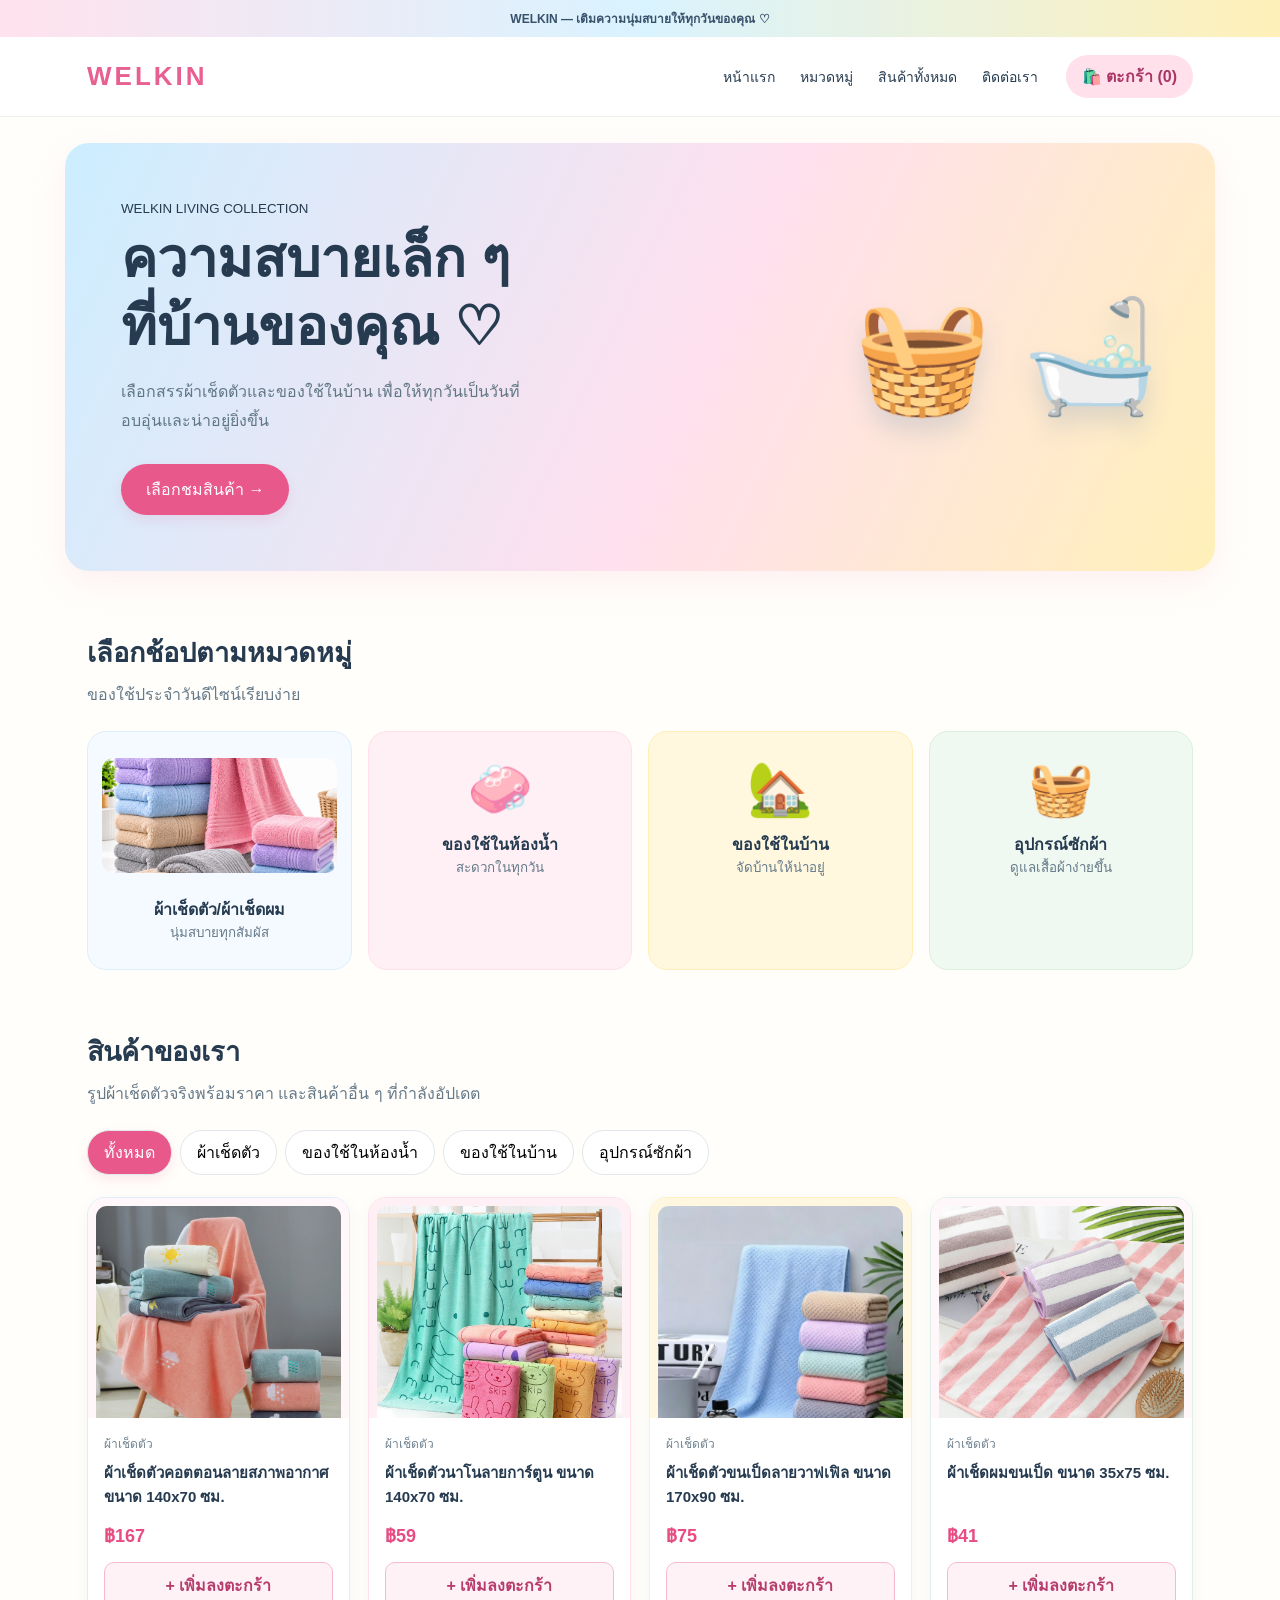
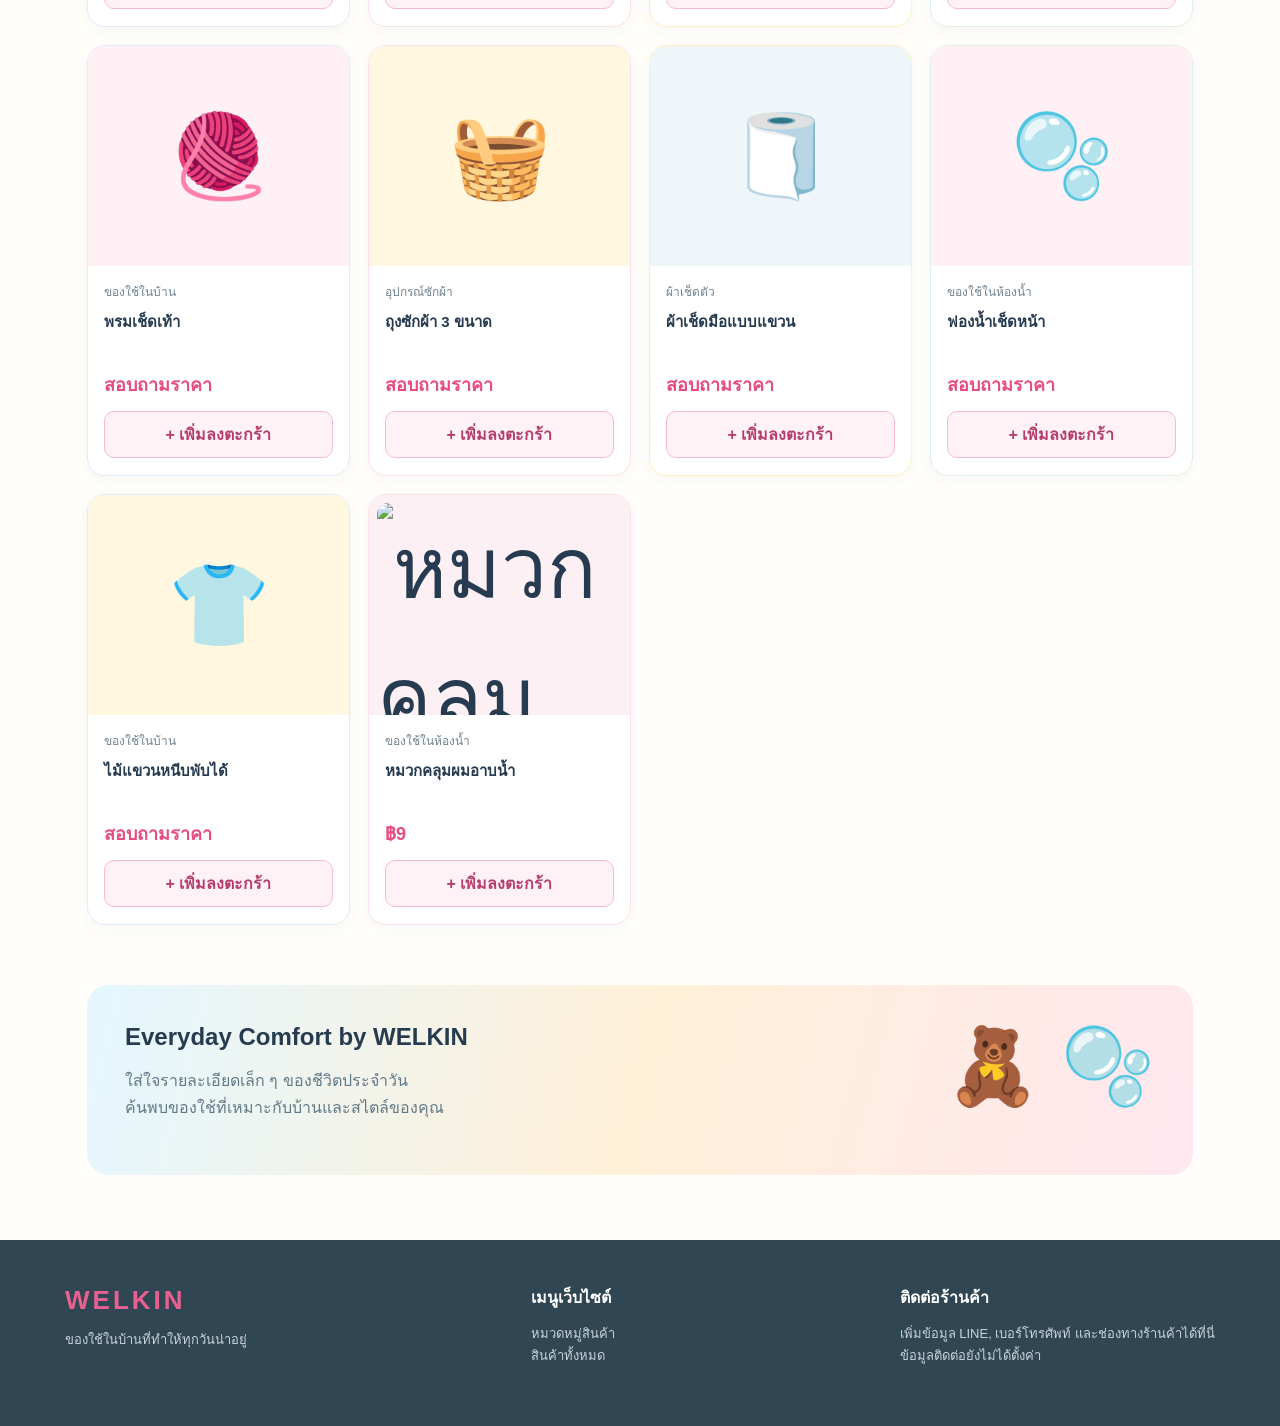
==== commit 64b04db8: "Add new product 'หมวกคลุมผมอาบน้ำ' to products list" ====
--- a/index.html
+++ b/index.html
@@ -44,5 +44,6 @@
 .product:nth-child(4n+3){border-color:#fff0bf}
 .product:nth-child(4n+4){border-color:#dff0ec}
 </style></head><body><div class="top">WELKIN — เติมความนุ่มสบายให้ทุกวันของคุณ ♡</div><header><nav class="nav"><a class="brand" href="#home">WELKIN</a><div class="navlinks"><a href="#home">หน้าแรก</a><a href="#categories">หมวดหมู่</a><a href="#products">สินค้าทั้งหมด</a><a href="#contact">ติดต่อเรา</a></div><button class="cart" onclick="openCart()">🛍️ ตะกร้า (<span id="count">0</span>)</button></nav></header><main id="home"><section class="hero"><div><small>WELKIN LIVING COLLECTION</small><h1>ความสบายเล็ก ๆ<br>ที่บ้านของคุณ ♡</h1><p>เลือกสรรผ้าเช็ดตัวและของใช้ในบ้าน เพื่อให้ทุกวันเป็นวันที่อบอุ่นและน่าอยู่ยิ่งขึ้น</p><a class="btn" href="#products">เลือกชมสินค้า →</a></div><div class="hero-art" aria-hidden="true">🧺 🛁</div></section><section class="container" id="categories"><div class="sectionhead"><div><h2>เลือกช้อปตามหมวดหมู่</h2><p>ของใช้ประจำวันดีไซน์เรียบง่าย</p></div></div><div class="categories"><div class="cat" onclick="filterBy('ผ้าเช็ดตัว')"><div class="emoji"><img src="assets/towel-category.png" alt="ผ้าเช็ดตัวและผ้าเช็ดผม WELKIN"></div><strong>ผ้าเช็ดตัว/ผ้าเช็ดผม</strong><small>นุ่มสบายทุกสัมผัส</small></div><div class="cat" onclick="filterBy('ของใช้ในห้องน้ำ')"><div class="emoji">🧼</div><strong>ของใช้ในห้องน้ำ</strong><small>สะดวกในทุกวัน</small></div><div class="cat" onclick="filterBy('ของใช้ในบ้าน')"><div class="emoji">🏡</div><strong>ของใช้ในบ้าน</strong><small>จัดบ้านให้น่าอยู่</small></div><div class="cat" onclick="filterBy('อุปกรณ์ซักผ้า')"><div class="emoji">🧺</div><strong>อุปกรณ์ซักผ้า</strong><small>ดูแลเสื้อผ้าง่ายขึ้น</small></div></div></section><section class="container" id="products"><div class="sectionhead"><div><h2>สินค้าของเรา</h2><p>รูปผ้าเช็ดตัวจริงพร้อมราคา และสินค้าอื่น ๆ ที่กำลังอัปเดต</p></div></div><div class="filters" id="filters"></div><div class="products" id="productGrid"></div></section><section class="container"><div class="feature"><div><h2>Everyday Comfort by WELKIN</h2><p>ใส่ใจรายละเอียดเล็ก ๆ ของชีวิตประจำวัน<br>ค้นพบของใช้ที่เหมาะกับบ้านและสไตล์ของคุณ</p></div><div style="font-size:75px">🧸 🫧</div></div></section></main><footer id="contact"><div class="inner"><div><div class="brand">WELKIN</div><p>ของใช้ในบ้านที่ทำให้ทุกวันน่าอยู่</p></div><div><strong>เมนูเว็บไซต์</strong><p><a href="#categories">หมวดหมู่สินค้า</a><br><a href="#products">สินค้าทั้งหมด</a></p></div><div><strong>ติดต่อร้านค้า</strong><p>เพิ่มข้อมูล LINE, เบอร์โทรศัพท์ และช่องทางร้านค้าได้ที่นี่<br>ข้อมูลติดต่อยังไม่ได้ตั้งค่า</p></div></div></footer><div class="overlay" id="overlay" onclick="closeCart()"></div><aside class="drawer" id="drawer"><div class="drawerhead"><h2>ตะกร้าสินค้า</h2><button class="close" onclick="closeCart()">×</button></div><div id="cartItems"></div><h3 id="total"></h3><p class="notice">นี่เป็นตะกร้าสินค้าสำหรับสาธิต ยังไม่มีระบบรับชำระเงินหรือส่งคำสั่งซื้อจริง</p><button class="btn" onclick="closeCart()">เลือกชมสินค้าต่อ</button></aside><script>
-const products=[{name:'ผ้าเช็ดตัวคอตตอนลายสภาพอากาศ ขนาด 140x70 ซม.',category:'ผ้าเช็ดตัว',emoji:'🛁',image:'assets/towel-weather.png',price:167},{name:'ผ้าเช็ดตัวนาโนลายการ์ตูน ขนาด 140x70 ซม.',category:'ผ้าเช็ดตัว',emoji:'🛁',image:'assets/towel-cartoon-nano-140x70.png',price:59},{name:'ผ้าเช็ดตัวขนเป็ดลายวาฟเฟิล ขนาด 170x90 ซม.',category:'ผ้าเช็ดตัว',emoji:'🧣',image:'assets/towel-waffle-170x90.png',price:75},{name:'ผ้าเช็ดผมขนเป็ด ขนาด 35x75 ซม.',category:'ผ้าเช็ดตัว',emoji:'🛁',image:'assets/towel-hair-35x75.png',price:41},{name:'พรมเช็ดเท้า',category:'ของใช้ในบ้าน',emoji:'🧶',price:0},{name:'ถุงซักผ้า 3 ขนาด',category:'อุปกรณ์ซักผ้า',emoji:'🧺',price:0},{name:'ผ้าเช็ดมือแบบแขวน',category:'ผ้าเช็ดตัว',emoji:'🧻',price:0},{name:'ฟองน้ำเช็ดหน้า',category:'ของใช้ในห้องน้ำ',emoji:'🫧',price:0},{name:'ไม้แขวนหนีบพับได้',category:'ของใช้ในบ้าน',emoji:'👕',price:0}];const cats=['ทั้งหมด','ผ้าเช็ดตัว','ของใช้ในห้องน้ำ','ของใช้ในบ้าน','อุปกรณ์ซักผ้า'];let active='ทั้งหมด';const cart={};function filterBy(cat){active=cat;render();document.getElementById('products').scrollIntoView({behavior:'smooth'})}function render(){document.getElementById('filters').innerHTML=cats.map(c=>`<button class="filter ${active===c?'active':''}" onclick="filterBy('${c}')">${c}</button>`).join('');document.getElementById('productGrid').innerHTML=products.map((p,i)=>({...p,i})).filter(p=>active==='ทั้งหมด'||p.category===active).map(p=>`<article class="product"><div class="visual">${p.image?`<img src="${p.image}" alt="${p.name}">`:p.emoji}</div><div class="details"><div class="small">${p.category}</div><h3>${p.name}</h3><div class="price">${p.price?`฿${p.price.toLocaleString('th-TH')}`:'สอบถามราคา'}</div><button class="add" onclick="addCart(${p.i})">+ เพิ่มลงตะกร้า</button></div></article>`).join('')}function addCart(i){cart[i]=(cart[i]||0)+1;updateCart();openCart()}function updateCart(){document.getElementById('count').textContent=Object.values(cart).reduce((a,b)=>a+b,0);document.getElementById('cartItems').innerHTML=Object.keys(cart).length?Object.entries(cart).map(([i,n])=>`<div class="line"><span>${products[i].name}<br><small>จำนวน ${n}${products[i].price?` · ฿${(products[i].price*n).toLocaleString('th-TH')}`:' · สอบถามราคา'}</small></span><button class="filter" onclick="removeCart(${i})">ลบ</button></div>`).join(''):'<p>ยังไม่มีสินค้าในตะกร้า</p>';document.getElementById('total').textContent='ยอดรวมสินค้าที่ระบุราคา ฿'+Object.entries(cart).reduce((sum,[i,n])=>sum+products[i].price*n,0).toLocaleString('th-TH')}function removeCart(i){delete cart[i];updateCart()}function openCart(){document.getElementById('overlay').classList.add('show');document.getElementById('drawer').classList.add('show')}function closeCart(){document.getElementById('overlay').classList.remove('show');document.getElementById('drawer').classList.remove('show')}render();updateCart();
+  
+const products=[{name:'ผ้าเช็ดตัวคอตตอนลายสภาพอากาศ ขนาด 140x70 ซม.',category:'ผ้าเช็ดตัว',emoji:'🛁',image:'assets/towel-weather.png',price:167},{name:'ผ้าเช็ดตัวนาโนลายการ์ตูน ขนาด 140x70 ซม.',category:'ผ้าเช็ดตัว',emoji:'🛁',image:'assets/towel-cartoon-nano-140x70.png',price:59},{name:'ผ้าเช็ดตัวขนเป็ดลายวาฟเฟิล ขนาด 170x90 ซม.',category:'ผ้าเช็ดตัว',emoji:'🧣',image:'assets/towel-waffle-170x90.png',price:75},{name:'ผ้าเช็ดผมขนเป็ด ขนาด 35x75 ซม.',category:'ผ้าเช็ดตัว',emoji:'🛁',image:'assets/towel-hair-35x75.png',price:41},{name:'พรมเช็ดเท้า',category:'ของใช้ในบ้าน',emoji:'🧶',price:0},{name:'ถุงซักผ้า 3 ขนาด',category:'อุปกรณ์ซักผ้า',emoji:'🧺',price:0},{name:'ผ้าเช็ดมือแบบแขวน',category:'ผ้าเช็ดตัว',emoji:'🧻',price:0},{name:'ฟองน้ำเช็ดหน้า',category:'ของใช้ในห้องน้ำ',emoji:'🫧',price:0},{name:'ไม้แขวนหนีบพับได้',category:'ของใช้ในบ้าน',emoji:'👕',price:0},{name:'หมวกคลุมผมอาบน้ำ',category:'ของใช้ในห้องน้ำ',emoji:'🛁',image:'assets/shower-cap.png',price:9}];const cats=['ทั้งหมด','ผ้าเช็ดตัว','ของใช้ในห้องน้ำ','ของใช้ในบ้าน','อุปกรณ์ซักผ้า'];let active='ทั้งหมด';const cart={};function filterBy(cat){active=cat;render();document.getElementById('products').scrollIntoView({behavior:'smooth'})}function render(){document.getElementById('filters').innerHTML=cats.map(c=>`<button class="filter ${active===c?'active':''}" onclick="filterBy('${c}')">${c}</button>`).join('');document.getElementById('productGrid').innerHTML=products.map((p,i)=>({...p,i})).filter(p=>active==='ทั้งหมด'||p.category===active).map(p=>`<article class="product"><div class="visual">${p.image?`<img src="${p.image}" alt="${p.name}">`:p.emoji}</div><div class="details"><div class="small">${p.category}</div><h3>${p.name}</h3><div class="price">${p.price?`฿${p.price.toLocaleString('th-TH')}`:'สอบถามราคา'}</div><button class="add" onclick="addCart(${p.i})">+ เพิ่มลงตะกร้า</button></div></article>`).join('')}function addCart(i){cart[i]=(cart[i]||0)+1;updateCart();openCart()}function updateCart(){document.getElementById('count').textContent=Object.values(cart).reduce((a,b)=>a+b,0);document.getElementById('cartItems').innerHTML=Object.keys(cart).length?Object.entries(cart).map(([i,n])=>`<div class="line"><span>${products[i].name}<br><small>จำนวน ${n}${products[i].price?` · ฿${(products[i].price*n).toLocaleString('th-TH')}`:' · สอบถามราคา'}</small></span><button class="filter" onclick="removeCart(${i})">ลบ</button></div>`).join(''):'<p>ยังไม่มีสินค้าในตะกร้า</p>';document.getElementById('total').textContent='ยอดรวมสินค้าที่ระบุราคา ฿'+Object.entries(cart).reduce((sum,[i,n])=>sum+products[i].price*n,0).toLocaleString('th-TH')}function removeCart(i){delete cart[i];updateCart()}function openCart(){document.getElementById('overlay').classList.add('show');document.getElementById('drawer').classList.add('show')}function closeCart(){document.getElementById('overlay').classList.remove('show');document.getElementById('drawer').classList.remove('show')}render();updateCart();
 </script></body></html>
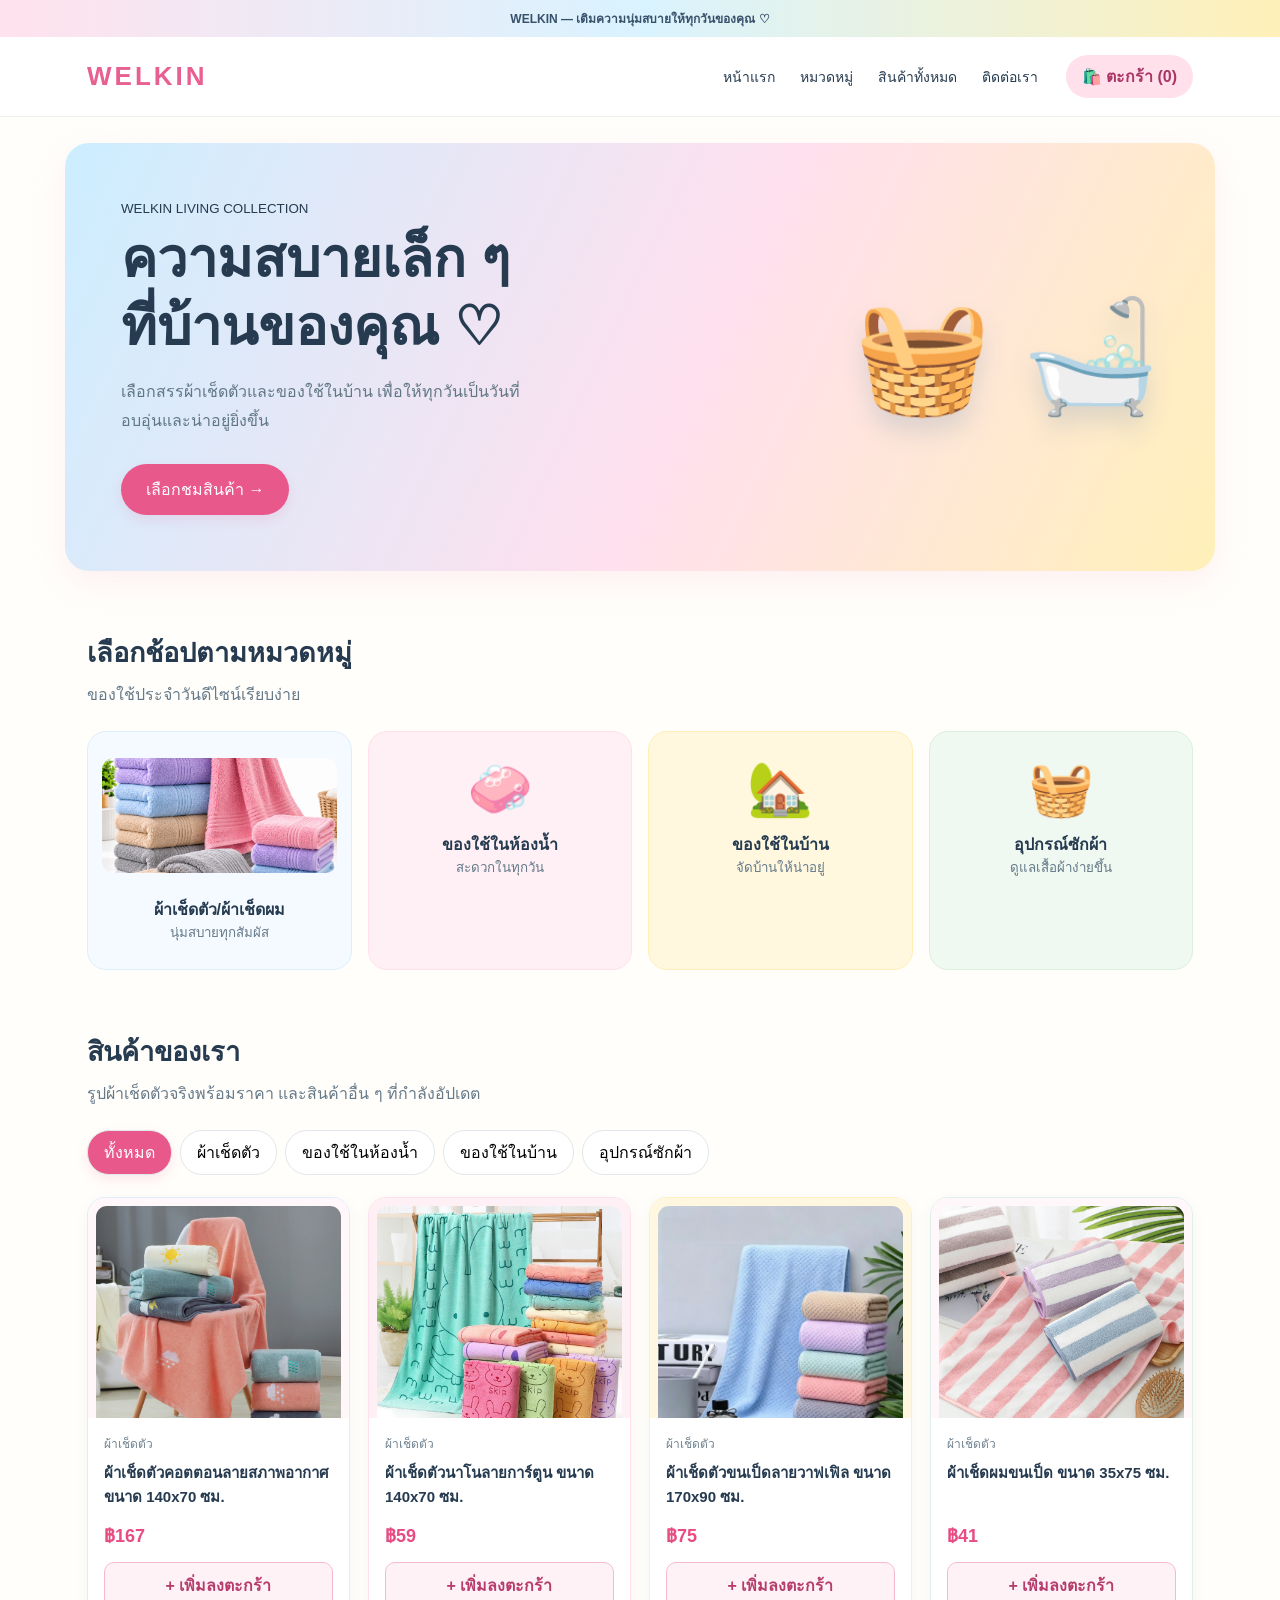
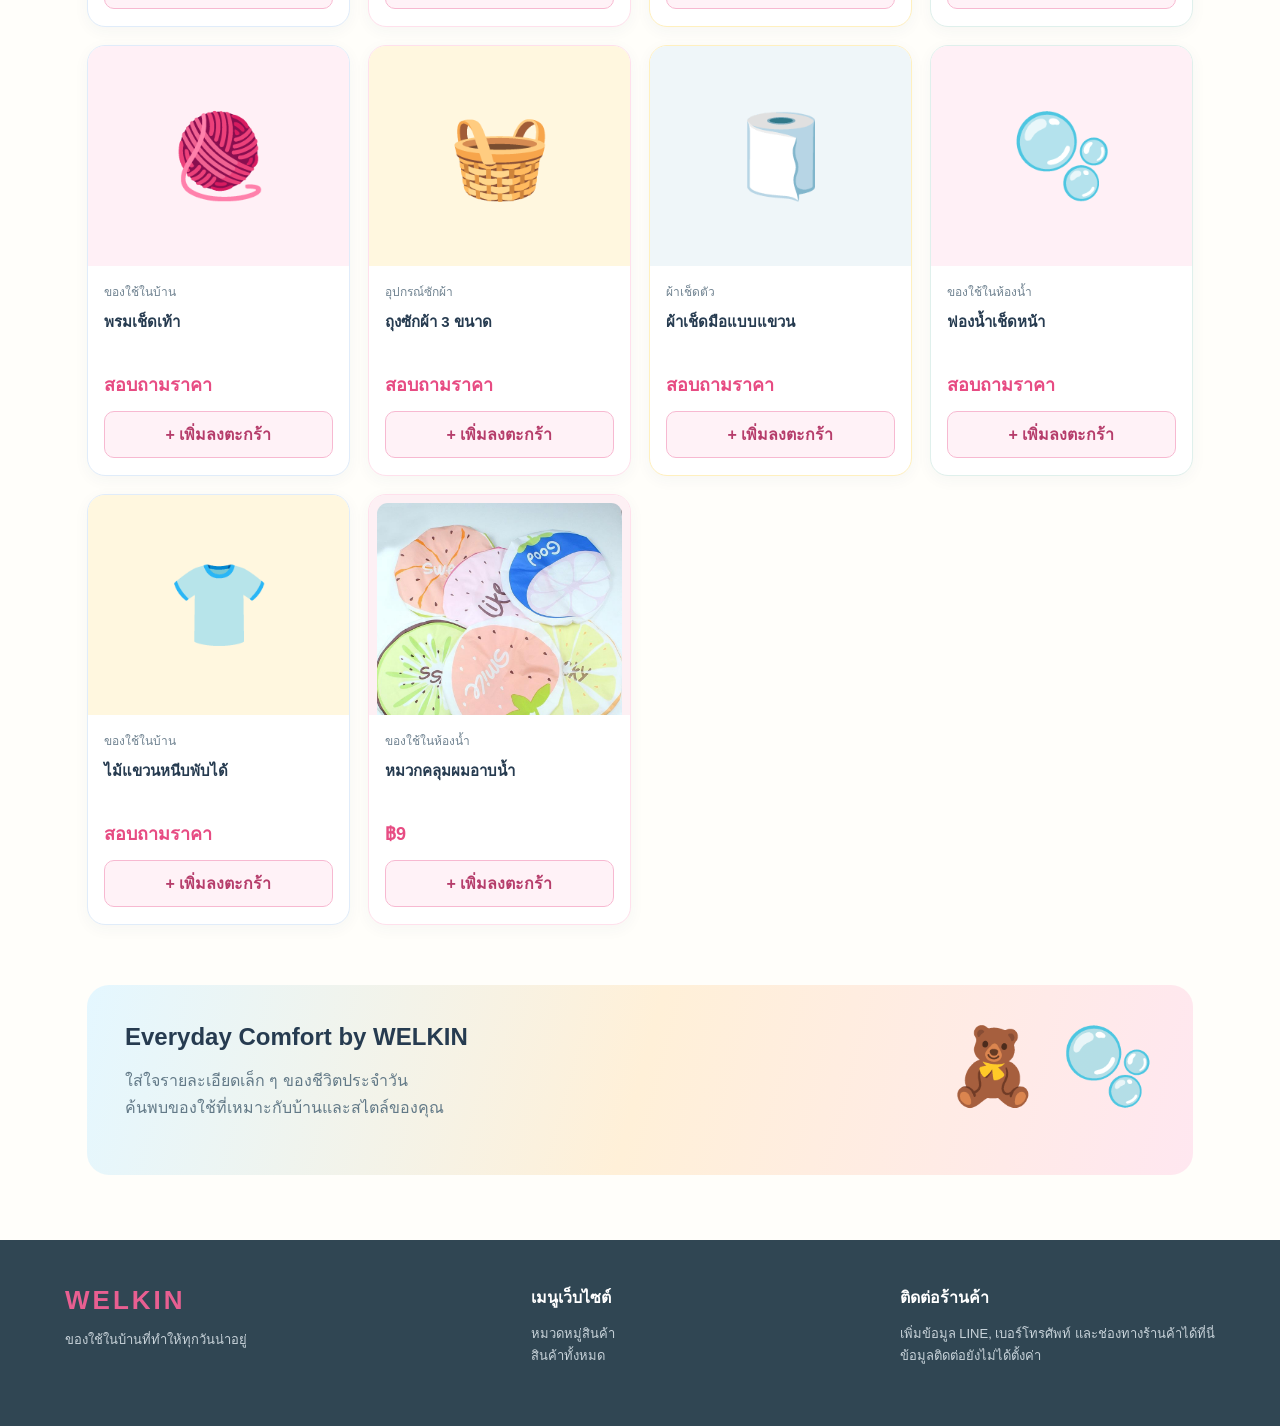
==== commit 8804a704: "Update product list and cart functionality" ====
--- a/index.html
+++ b/index.html
@@ -45,5 +45,5 @@
 .product:nth-child(4n+4){border-color:#dff0ec}
 </style></head><body><div class="top">WELKIN — เติมความนุ่มสบายให้ทุกวันของคุณ ♡</div><header><nav class="nav"><a class="brand" href="#home">WELKIN</a><div class="navlinks"><a href="#home">หน้าแรก</a><a href="#categories">หมวดหมู่</a><a href="#products">สินค้าทั้งหมด</a><a href="#contact">ติดต่อเรา</a></div><button class="cart" onclick="openCart()">🛍️ ตะกร้า (<span id="count">0</span>)</button></nav></header><main id="home"><section class="hero"><div><small>WELKIN LIVING COLLECTION</small><h1>ความสบายเล็ก ๆ<br>ที่บ้านของคุณ ♡</h1><p>เลือกสรรผ้าเช็ดตัวและของใช้ในบ้าน เพื่อให้ทุกวันเป็นวันที่อบอุ่นและน่าอยู่ยิ่งขึ้น</p><a class="btn" href="#products">เลือกชมสินค้า →</a></div><div class="hero-art" aria-hidden="true">🧺 🛁</div></section><section class="container" id="categories"><div class="sectionhead"><div><h2>เลือกช้อปตามหมวดหมู่</h2><p>ของใช้ประจำวันดีไซน์เรียบง่าย</p></div></div><div class="categories"><div class="cat" onclick="filterBy('ผ้าเช็ดตัว')"><div class="emoji"><img src="assets/towel-category.png" alt="ผ้าเช็ดตัวและผ้าเช็ดผม WELKIN"></div><strong>ผ้าเช็ดตัว/ผ้าเช็ดผม</strong><small>นุ่มสบายทุกสัมผัส</small></div><div class="cat" onclick="filterBy('ของใช้ในห้องน้ำ')"><div class="emoji">🧼</div><strong>ของใช้ในห้องน้ำ</strong><small>สะดวกในทุกวัน</small></div><div class="cat" onclick="filterBy('ของใช้ในบ้าน')"><div class="emoji">🏡</div><strong>ของใช้ในบ้าน</strong><small>จัดบ้านให้น่าอยู่</small></div><div class="cat" onclick="filterBy('อุปกรณ์ซักผ้า')"><div class="emoji">🧺</div><strong>อุปกรณ์ซักผ้า</strong><small>ดูแลเสื้อผ้าง่ายขึ้น</small></div></div></section><section class="container" id="products"><div class="sectionhead"><div><h2>สินค้าของเรา</h2><p>รูปผ้าเช็ดตัวจริงพร้อมราคา และสินค้าอื่น ๆ ที่กำลังอัปเดต</p></div></div><div class="filters" id="filters"></div><div class="products" id="productGrid"></div></section><section class="container"><div class="feature"><div><h2>Everyday Comfort by WELKIN</h2><p>ใส่ใจรายละเอียดเล็ก ๆ ของชีวิตประจำวัน<br>ค้นพบของใช้ที่เหมาะกับบ้านและสไตล์ของคุณ</p></div><div style="font-size:75px">🧸 🫧</div></div></section></main><footer id="contact"><div class="inner"><div><div class="brand">WELKIN</div><p>ของใช้ในบ้านที่ทำให้ทุกวันน่าอยู่</p></div><div><strong>เมนูเว็บไซต์</strong><p><a href="#categories">หมวดหมู่สินค้า</a><br><a href="#products">สินค้าทั้งหมด</a></p></div><div><strong>ติดต่อร้านค้า</strong><p>เพิ่มข้อมูล LINE, เบอร์โทรศัพท์ และช่องทางร้านค้าได้ที่นี่<br>ข้อมูลติดต่อยังไม่ได้ตั้งค่า</p></div></div></footer><div class="overlay" id="overlay" onclick="closeCart()"></div><aside class="drawer" id="drawer"><div class="drawerhead"><h2>ตะกร้าสินค้า</h2><button class="close" onclick="closeCart()">×</button></div><div id="cartItems"></div><h3 id="total"></h3><p class="notice">นี่เป็นตะกร้าสินค้าสำหรับสาธิต ยังไม่มีระบบรับชำระเงินหรือส่งคำสั่งซื้อจริง</p><button class="btn" onclick="closeCart()">เลือกชมสินค้าต่อ</button></aside><script>
   
-const products=[{name:'ผ้าเช็ดตัวคอตตอนลายสภาพอากาศ ขนาด 140x70 ซม.',category:'ผ้าเช็ดตัว',emoji:'🛁',image:'assets/towel-weather.png',price:167},{name:'ผ้าเช็ดตัวนาโนลายการ์ตูน ขนาด 140x70 ซม.',category:'ผ้าเช็ดตัว',emoji:'🛁',image:'assets/towel-cartoon-nano-140x70.png',price:59},{name:'ผ้าเช็ดตัวขนเป็ดลายวาฟเฟิล ขนาด 170x90 ซม.',category:'ผ้าเช็ดตัว',emoji:'🧣',image:'assets/towel-waffle-170x90.png',price:75},{name:'ผ้าเช็ดผมขนเป็ด ขนาด 35x75 ซม.',category:'ผ้าเช็ดตัว',emoji:'🛁',image:'assets/towel-hair-35x75.png',price:41},{name:'พรมเช็ดเท้า',category:'ของใช้ในบ้าน',emoji:'🧶',price:0},{name:'ถุงซักผ้า 3 ขนาด',category:'อุปกรณ์ซักผ้า',emoji:'🧺',price:0},{name:'ผ้าเช็ดมือแบบแขวน',category:'ผ้าเช็ดตัว',emoji:'🧻',price:0},{name:'ฟองน้ำเช็ดหน้า',category:'ของใช้ในห้องน้ำ',emoji:'🫧',price:0},{name:'ไม้แขวนหนีบพับได้',category:'ของใช้ในบ้าน',emoji:'👕',price:0},{name:'หมวกคลุมผมอาบน้ำ',category:'ของใช้ในห้องน้ำ',emoji:'🛁',image:'assets/shower-cap.png',price:9}];const cats=['ทั้งหมด','ผ้าเช็ดตัว','ของใช้ในห้องน้ำ','ของใช้ในบ้าน','อุปกรณ์ซักผ้า'];let active='ทั้งหมด';const cart={};function filterBy(cat){active=cat;render();document.getElementById('products').scrollIntoView({behavior:'smooth'})}function render(){document.getElementById('filters').innerHTML=cats.map(c=>`<button class="filter ${active===c?'active':''}" onclick="filterBy('${c}')">${c}</button>`).join('');document.getElementById('productGrid').innerHTML=products.map((p,i)=>({...p,i})).filter(p=>active==='ทั้งหมด'||p.category===active).map(p=>`<article class="product"><div class="visual">${p.image?`<img src="${p.image}" alt="${p.name}">`:p.emoji}</div><div class="details"><div class="small">${p.category}</div><h3>${p.name}</h3><div class="price">${p.price?`฿${p.price.toLocaleString('th-TH')}`:'สอบถามราคา'}</div><button class="add" onclick="addCart(${p.i})">+ เพิ่มลงตะกร้า</button></div></article>`).join('')}function addCart(i){cart[i]=(cart[i]||0)+1;updateCart();openCart()}function updateCart(){document.getElementById('count').textContent=Object.values(cart).reduce((a,b)=>a+b,0);document.getElementById('cartItems').innerHTML=Object.keys(cart).length?Object.entries(cart).map(([i,n])=>`<div class="line"><span>${products[i].name}<br><small>จำนวน ${n}${products[i].price?` · ฿${(products[i].price*n).toLocaleString('th-TH')}`:' · สอบถามราคา'}</small></span><button class="filter" onclick="removeCart(${i})">ลบ</button></div>`).join(''):'<p>ยังไม่มีสินค้าในตะกร้า</p>';document.getElementById('total').textContent='ยอดรวมสินค้าที่ระบุราคา ฿'+Object.entries(cart).reduce((sum,[i,n])=>sum+products[i].price*n,0).toLocaleString('th-TH')}function removeCart(i){delete cart[i];updateCart()}function openCart(){document.getElementById('overlay').classList.add('show');document.getElementById('drawer').classList.add('show')}function closeCart(){document.getElementById('overlay').classList.remove('show');document.getElementById('drawer').classList.remove('show')}render();updateCart();
+const products=[{name:'ผ้าเช็ดตัวคอตตอนลายสภาพอากาศ ขนาด 140x70 ซม.',category:'ผ้าเช็ดตัว',emoji:'🛁',image:'assets/towel-weather.png',price:167},{name:'ผ้าเช็ดตัวนาโนลายการ์ตูน ขนาด 140x70 ซม.',category:'ผ้าเช็ดตัว',emoji:'🛁',image:'assets/towel-cartoon-nano-140x70.png',price:59},{name:'ผ้าเช็ดตัวขนเป็ดลายวาฟเฟิล ขนาด 170x90 ซม.',category:'ผ้าเช็ดตัว',emoji:'🧣',image:'assets/towel-waffle-170x90.png',price:75},{name:'ผ้าเช็ดผมขนเป็ด ขนาด 35x75 ซม.',category:'ผ้าเช็ดตัว',emoji:'🛁',image:'assets/towel-hair-35x75.png',price:41},{name:'พรมเช็ดเท้า',category:'ของใช้ในบ้าน',emoji:'🧶',price:0},{name:'ถุงซักผ้า 3 ขนาด',category:'อุปกรณ์ซักผ้า',emoji:'🧺',price:0},{name:'ผ้าเช็ดมือแบบแขวน',category:'ผ้าเช็ดตัว',emoji:'🧻',price:0},{name:'ฟองน้ำเช็ดหน้า',category:'ของใช้ในห้องน้ำ',emoji:'🫧',price:0},{name:'ไม้แขวนหนีบพับได้',category:'ของใช้ในบ้าน',emoji:'👕',price:0},{name:'หมวกคลุมผมอาบน้ำ',category:'ของใช้ในห้องน้ำ',emoji:'🛁',image:'assets/shower-cap.png.png',price:9}];const cats=['ทั้งหมด','ผ้าเช็ดตัว','ของใช้ในห้องน้ำ','ของใช้ในบ้าน','อุปกรณ์ซักผ้า'];let active='ทั้งหมด';const cart={};function filterBy(cat){active=cat;render();document.getElementById('products').scrollIntoView({behavior:'smooth'})}function render(){document.getElementById('filters').innerHTML=cats.map(c=>`<button class="filter ${active===c?'active':''}" onclick="filterBy('${c}')">${c}</button>`).join('');document.getElementById('productGrid').innerHTML=products.map((p,i)=>({...p,i})).filter(p=>active==='ทั้งหมด'||p.category===active).map(p=>`<article class="product"><div class="visual">${p.image?`<img src="${p.image}" alt="${p.name}">`:p.emoji}</div><div class="details"><div class="small">${p.category}</div><h3>${p.name}</h3><div class="price">${p.price?`฿${p.price.toLocaleString('th-TH')}`:'สอบถามราคา'}</div><button class="add" onclick="addCart(${p.i})">+ เพิ่มลงตะกร้า</button></div></article>`).join('')}function addCart(i){cart[i]=(cart[i]||0)+1;updateCart();openCart()}function updateCart(){document.getElementById('count').textContent=Object.values(cart).reduce((a,b)=>a+b,0);document.getElementById('cartItems').innerHTML=Object.keys(cart).length?Object.entries(cart).map(([i,n])=>`<div class="line"><span>${products[i].name}<br><small>จำนวน ${n}${products[i].price?` · ฿${(products[i].price*n).toLocaleString('th-TH')}`:' · สอบถามราคา'}</small></span><button class="filter" onclick="removeCart(${i})">ลบ</button></div>`).join(''):'<p>ยังไม่มีสินค้าในตะกร้า</p>';document.getElementById('total').textContent='ยอดรวมสินค้าที่ระบุราคา ฿'+Object.entries(cart).reduce((sum,[i,n])=>sum+products[i].price*n,0).toLocaleString('th-TH')}function removeCart(i){delete cart[i];updateCart()}function openCart(){document.getElementById('overlay').classList.add('show');document.getElementById('drawer').classList.add('show')}function closeCart(){document.getElementById('overlay').classList.remove('show');document.getElementById('drawer').classList.remove('show')}render();updateCart();
 </script></body></html>
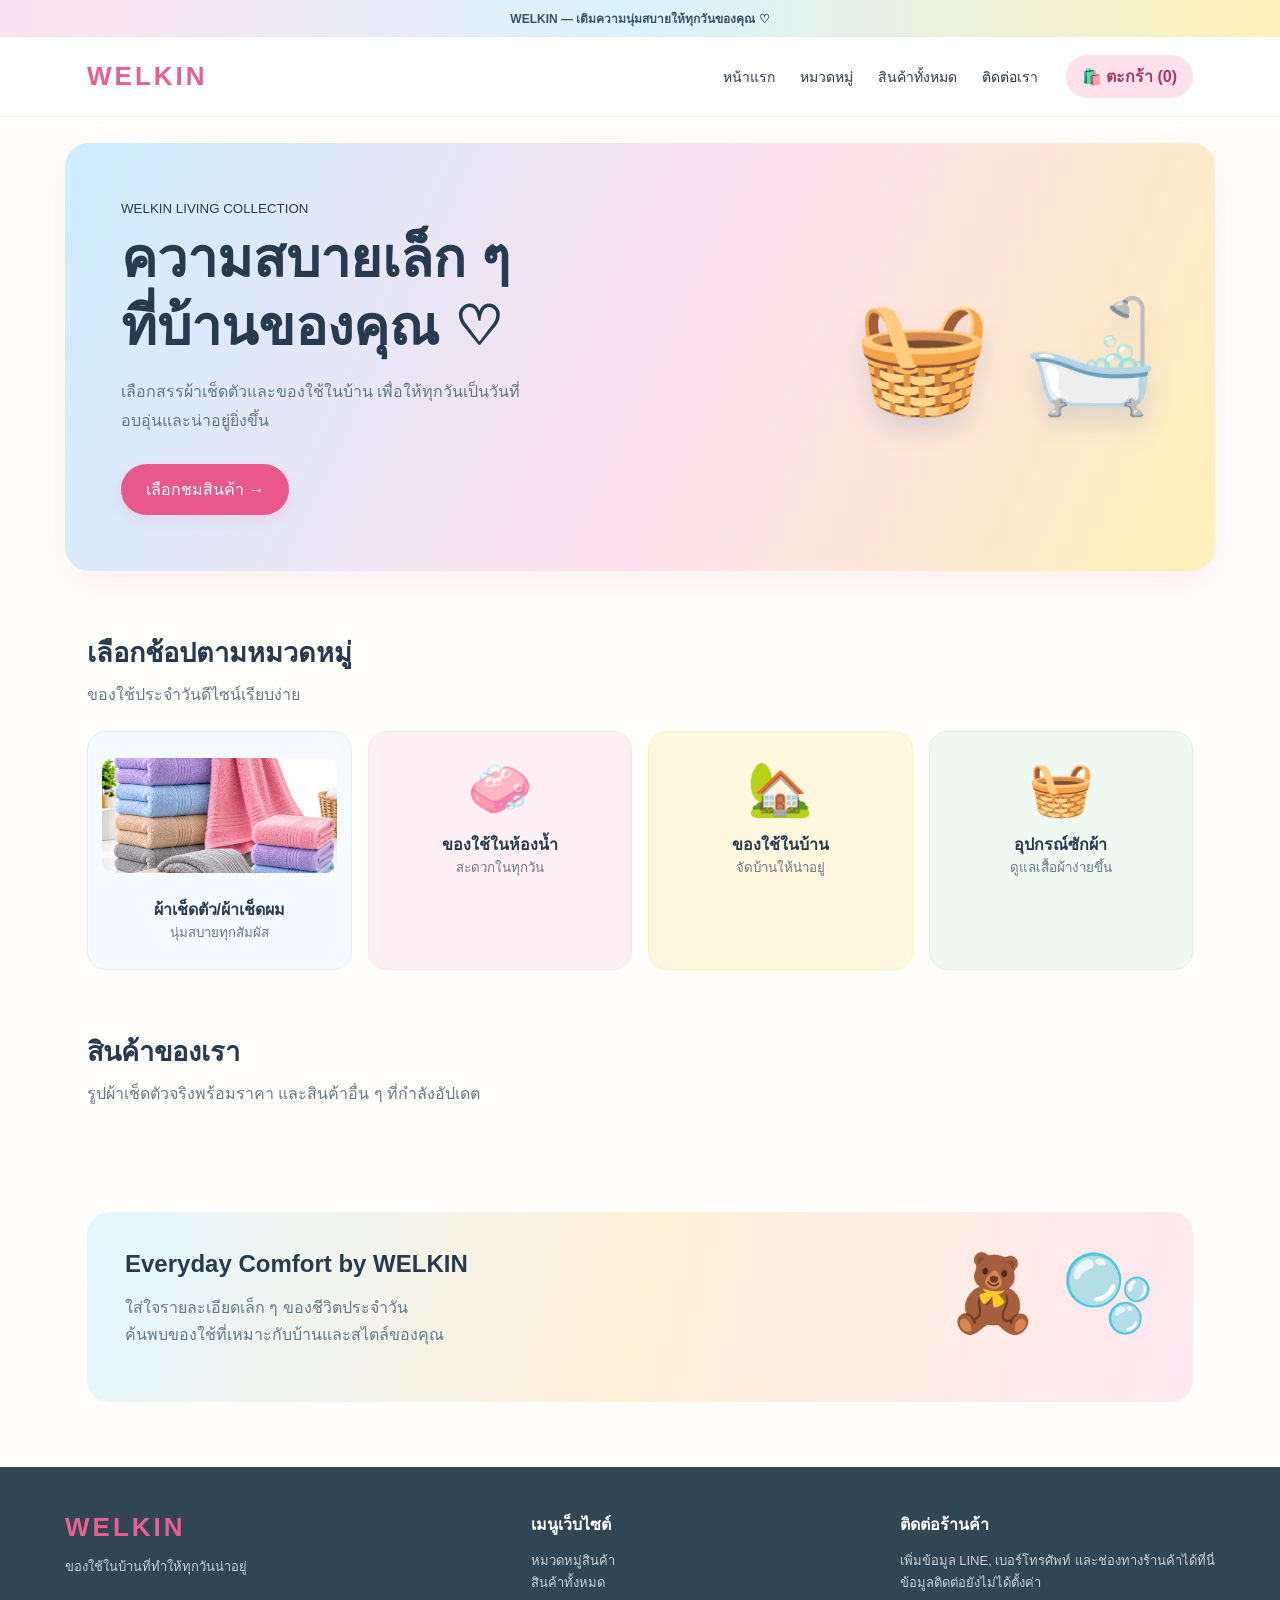
==== commit aa0c1f4a: "Add new product 'ฟองน้ำขัดตัว' to product list Added a new product 'ฟองน้ำขัดตัว' with details and p" ====
--- a/index.html
+++ b/index.html
@@ -45,5 +45,11 @@
 .product:nth-child(4n+4){border-color:#dff0ec}
 </style></head><body><div class="top">WELKIN — เติมความนุ่มสบายให้ทุกวันของคุณ ♡</div><header><nav class="nav"><a class="brand" href="#home">WELKIN</a><div class="navlinks"><a href="#home">หน้าแรก</a><a href="#categories">หมวดหมู่</a><a href="#products">สินค้าทั้งหมด</a><a href="#contact">ติดต่อเรา</a></div><button class="cart" onclick="openCart()">🛍️ ตะกร้า (<span id="count">0</span>)</button></nav></header><main id="home"><section class="hero"><div><small>WELKIN LIVING COLLECTION</small><h1>ความสบายเล็ก ๆ<br>ที่บ้านของคุณ ♡</h1><p>เลือกสรรผ้าเช็ดตัวและของใช้ในบ้าน เพื่อให้ทุกวันเป็นวันที่อบอุ่นและน่าอยู่ยิ่งขึ้น</p><a class="btn" href="#products">เลือกชมสินค้า →</a></div><div class="hero-art" aria-hidden="true">🧺 🛁</div></section><section class="container" id="categories"><div class="sectionhead"><div><h2>เลือกช้อปตามหมวดหมู่</h2><p>ของใช้ประจำวันดีไซน์เรียบง่าย</p></div></div><div class="categories"><div class="cat" onclick="filterBy('ผ้าเช็ดตัว')"><div class="emoji"><img src="assets/towel-category.png" alt="ผ้าเช็ดตัวและผ้าเช็ดผม WELKIN"></div><strong>ผ้าเช็ดตัว/ผ้าเช็ดผม</strong><small>นุ่มสบายทุกสัมผัส</small></div><div class="cat" onclick="filterBy('ของใช้ในห้องน้ำ')"><div class="emoji">🧼</div><strong>ของใช้ในห้องน้ำ</strong><small>สะดวกในทุกวัน</small></div><div class="cat" onclick="filterBy('ของใช้ในบ้าน')"><div class="emoji">🏡</div><strong>ของใช้ในบ้าน</strong><small>จัดบ้านให้น่าอยู่</small></div><div class="cat" onclick="filterBy('อุปกรณ์ซักผ้า')"><div class="emoji">🧺</div><strong>อุปกรณ์ซักผ้า</strong><small>ดูแลเสื้อผ้าง่ายขึ้น</small></div></div></section><section class="container" id="products"><div class="sectionhead"><div><h2>สินค้าของเรา</h2><p>รูปผ้าเช็ดตัวจริงพร้อมราคา และสินค้าอื่น ๆ ที่กำลังอัปเดต</p></div></div><div class="filters" id="filters"></div><div class="products" id="productGrid"></div></section><section class="container"><div class="feature"><div><h2>Everyday Comfort by WELKIN</h2><p>ใส่ใจรายละเอียดเล็ก ๆ ของชีวิตประจำวัน<br>ค้นพบของใช้ที่เหมาะกับบ้านและสไตล์ของคุณ</p></div><div style="font-size:75px">🧸 🫧</div></div></section></main><footer id="contact"><div class="inner"><div><div class="brand">WELKIN</div><p>ของใช้ในบ้านที่ทำให้ทุกวันน่าอยู่</p></div><div><strong>เมนูเว็บไซต์</strong><p><a href="#categories">หมวดหมู่สินค้า</a><br><a href="#products">สินค้าทั้งหมด</a></p></div><div><strong>ติดต่อร้านค้า</strong><p>เพิ่มข้อมูล LINE, เบอร์โทรศัพท์ และช่องทางร้านค้าได้ที่นี่<br>ข้อมูลติดต่อยังไม่ได้ตั้งค่า</p></div></div></footer><div class="overlay" id="overlay" onclick="closeCart()"></div><aside class="drawer" id="drawer"><div class="drawerhead"><h2>ตะกร้าสินค้า</h2><button class="close" onclick="closeCart()">×</button></div><div id="cartItems"></div><h3 id="total"></h3><p class="notice">นี่เป็นตะกร้าสินค้าสำหรับสาธิต ยังไม่มีระบบรับชำระเงินหรือส่งคำสั่งซื้อจริง</p><button class="btn" onclick="closeCart()">เลือกชมสินค้าต่อ</button></aside><script>
   
-const products=[{name:'ผ้าเช็ดตัวคอตตอนลายสภาพอากาศ ขนาด 140x70 ซม.',category:'ผ้าเช็ดตัว',emoji:'🛁',image:'assets/towel-weather.png',price:167},{name:'ผ้าเช็ดตัวนาโนลายการ์ตูน ขนาด 140x70 ซม.',category:'ผ้าเช็ดตัว',emoji:'🛁',image:'assets/towel-cartoon-nano-140x70.png',price:59},{name:'ผ้าเช็ดตัวขนเป็ดลายวาฟเฟิล ขนาด 170x90 ซม.',category:'ผ้าเช็ดตัว',emoji:'🧣',image:'assets/towel-waffle-170x90.png',price:75},{name:'ผ้าเช็ดผมขนเป็ด ขนาด 35x75 ซม.',category:'ผ้าเช็ดตัว',emoji:'🛁',image:'assets/towel-hair-35x75.png',price:41},{name:'พรมเช็ดเท้า',category:'ของใช้ในบ้าน',emoji:'🧶',price:0},{name:'ถุงซักผ้า 3 ขนาด',category:'อุปกรณ์ซักผ้า',emoji:'🧺',price:0},{name:'ผ้าเช็ดมือแบบแขวน',category:'ผ้าเช็ดตัว',emoji:'🧻',price:0},{name:'ฟองน้ำเช็ดหน้า',category:'ของใช้ในห้องน้ำ',emoji:'🫧',price:0},{name:'ไม้แขวนหนีบพับได้',category:'ของใช้ในบ้าน',emoji:'👕',price:0},{name:'หมวกคลุมผมอาบน้ำ',category:'ของใช้ในห้องน้ำ',emoji:'🛁',image:'assets/shower-cap.png.png',price:9}];const cats=['ทั้งหมด','ผ้าเช็ดตัว','ของใช้ในห้องน้ำ','ของใช้ในบ้าน','อุปกรณ์ซักผ้า'];let active='ทั้งหมด';const cart={};function filterBy(cat){active=cat;render();document.getElementById('products').scrollIntoView({behavior:'smooth'})}function render(){document.getElementById('filters').innerHTML=cats.map(c=>`<button class="filter ${active===c?'active':''}" onclick="filterBy('${c}')">${c}</button>`).join('');document.getElementById('productGrid').innerHTML=products.map((p,i)=>({...p,i})).filter(p=>active==='ทั้งหมด'||p.category===active).map(p=>`<article class="product"><div class="visual">${p.image?`<img src="${p.image}" alt="${p.name}">`:p.emoji}</div><div class="details"><div class="small">${p.category}</div><h3>${p.name}</h3><div class="price">${p.price?`฿${p.price.toLocaleString('th-TH')}`:'สอบถามราคา'}</div><button class="add" onclick="addCart(${p.i})">+ เพิ่มลงตะกร้า</button></div></article>`).join('')}function addCart(i){cart[i]=(cart[i]||0)+1;updateCart();openCart()}function updateCart(){document.getElementById('count').textContent=Object.values(cart).reduce((a,b)=>a+b,0);document.getElementById('cartItems').innerHTML=Object.keys(cart).length?Object.entries(cart).map(([i,n])=>`<div class="line"><span>${products[i].name}<br><small>จำนวน ${n}${products[i].price?` · ฿${(products[i].price*n).toLocaleString('th-TH')}`:' · สอบถามราคา'}</small></span><button class="filter" onclick="removeCart(${i})">ลบ</button></div>`).join(''):'<p>ยังไม่มีสินค้าในตะกร้า</p>';document.getElementById('total').textContent='ยอดรวมสินค้าที่ระบุราคา ฿'+Object.entries(cart).reduce((sum,[i,n])=>sum+products[i].price*n,0).toLocaleString('th-TH')}function removeCart(i){delete cart[i];updateCart()}function openCart(){document.getElementById('overlay').classList.add('show');document.getElementById('drawer').classList.add('show')}function closeCart(){document.getElementById('overlay').classList.remove('show');document.getElementById('drawer').classList.remove('show')}render();updateCart();
+const products=[{name:'ผ้าเช็ดตัวคอตตอนลายสภาพอากาศ ขนาด 140x70 ซม.',category:'ผ้าเช็ดตัว',emoji:'🛁',image:'assets/towel-weather.png',price:167},{name:'ผ้าเช็ดตัวนาโนลายการ์ตูน ขนาด 140x70 ซม.',category:'ผ้าเช็ดตัว',emoji:'🛁',image:'assets/towel-cartoon-nano-140x70.png',price:59},{name:'ผ้าเช็ดตัวขนเป็ดลายวาฟเฟิล ขนาด 170x90 ซม.',category:'ผ้าเช็ดตัว',emoji:'🧣',image:'assets/towel-waffle-170x90.png',price:75},{name:'ผ้าเช็ดผมขนเป็ด ขนาด 35x75 ซม.',category:'ผ้าเช็ดตัว',emoji:'🛁',image:'assets/towel-hair-35x75.png',price:41},{name:'พรมเช็ดเท้า',category:'ของใช้ในบ้าน',emoji:'🧶',price:0},{name:'ถุงซักผ้า 3 ขนาด',category:'อุปกรณ์ซักผ้า',emoji:'🧺',price:0},{name:'ผ้าเช็ดมือแบบแขวน',category:'ผ้าเช็ดตัว',emoji:'🧻',price:0},{
+  name:'ฟองน้ำขัดตัว',
+  category:'ของใช้ในห้องน้ำ',
+  emoji:'🧽',
+  image:'assets/body-sponge.png.jpg',
+  price:16
+},category:'ของใช้ในห้องน้ำ',emoji:'🫧',price:0},{name:'ไม้แขวนหนีบพับได้',category:'ของใช้ในบ้าน',emoji:'👕',price:0},{name:'หมวกคลุมผมอาบน้ำ',category:'ของใช้ในห้องน้ำ',emoji:'🛁',image:'assets/shower-cap.png.png',price:9}];const cats=['ทั้งหมด','ผ้าเช็ดตัว','ของใช้ในห้องน้ำ','ของใช้ในบ้าน','อุปกรณ์ซักผ้า'];let active='ทั้งหมด';const cart={};function filterBy(cat){active=cat;render();document.getElementById('products').scrollIntoView({behavior:'smooth'})}function render(){document.getElementById('filters').innerHTML=cats.map(c=>`<button class="filter ${active===c?'active':''}" onclick="filterBy('${c}')">${c}</button>`).join('');document.getElementById('productGrid').innerHTML=products.map((p,i)=>({...p,i})).filter(p=>active==='ทั้งหมด'||p.category===active).map(p=>`<article class="product"><div class="visual">${p.image?`<img src="${p.image}" alt="${p.name}">`:p.emoji}</div><div class="details"><div class="small">${p.category}</div><h3>${p.name}</h3><div class="price">${p.price?`฿${p.price.toLocaleString('th-TH')}`:'สอบถามราคา'}</div><button class="add" onclick="addCart(${p.i})">+ เพิ่มลงตะกร้า</button></div></article>`).join('')}function addCart(i){cart[i]=(cart[i]||0)+1;updateCart();openCart()}function updateCart(){document.getElementById('count').textContent=Object.values(cart).reduce((a,b)=>a+b,0);document.getElementById('cartItems').innerHTML=Object.keys(cart).length?Object.entries(cart).map(([i,n])=>`<div class="line"><span>${products[i].name}<br><small>จำนวน ${n}${products[i].price?` · ฿${(products[i].price*n).toLocaleString('th-TH')}`:' · สอบถามราคา'}</small></span><button class="filter" onclick="removeCart(${i})">ลบ</button></div>`).join(''):'<p>ยังไม่มีสินค้าในตะกร้า</p>';document.getElementById('total').textContent='ยอดรวมสินค้าที่ระบุราคา ฿'+Object.entries(cart).reduce((sum,[i,n])=>sum+products[i].price*n,0).toLocaleString('th-TH')}function removeCart(i){delete cart[i];updateCart()}function openCart(){document.getElementById('overlay').classList.add('show');document.getElementById('drawer').classList.add('show')}function closeCart(){document.getElementById('overlay').classList.remove('show');document.getElementById('drawer').classList.remove('show')}render();updateCart();
 </script></body></html>
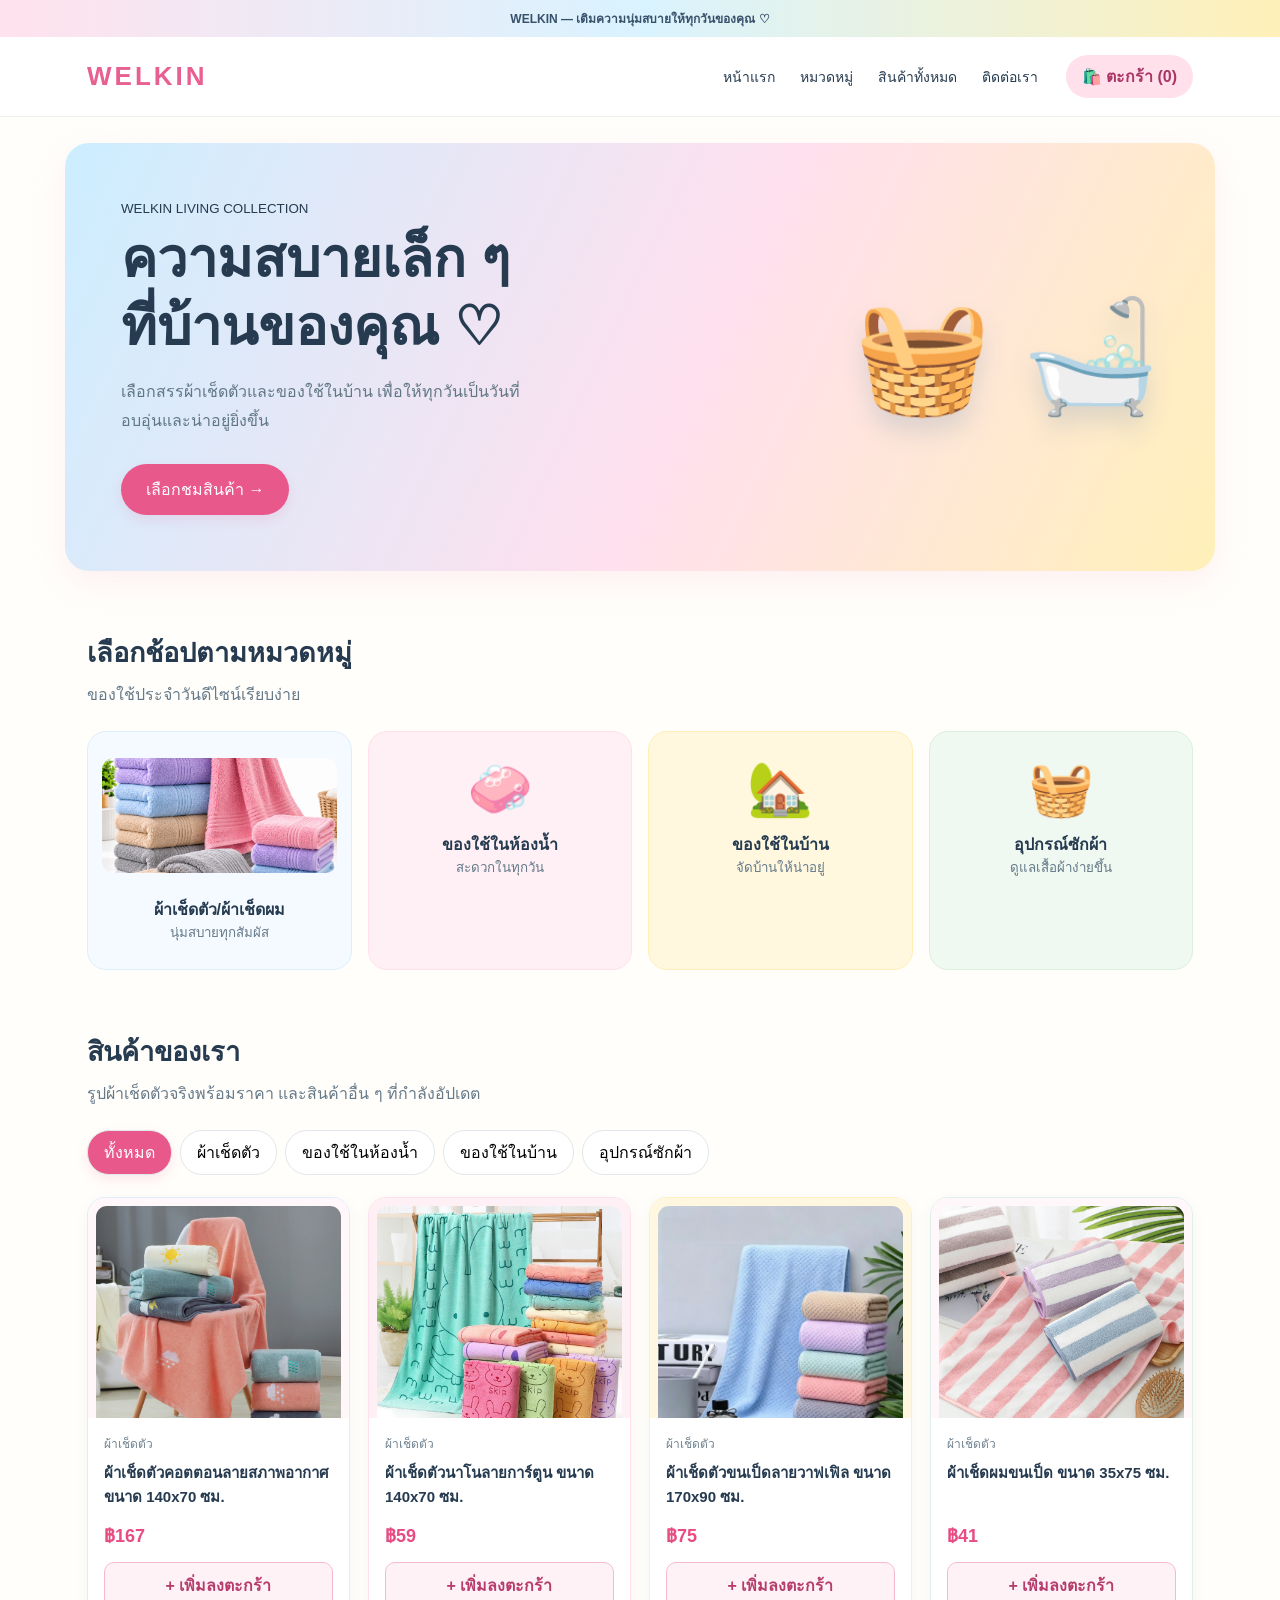
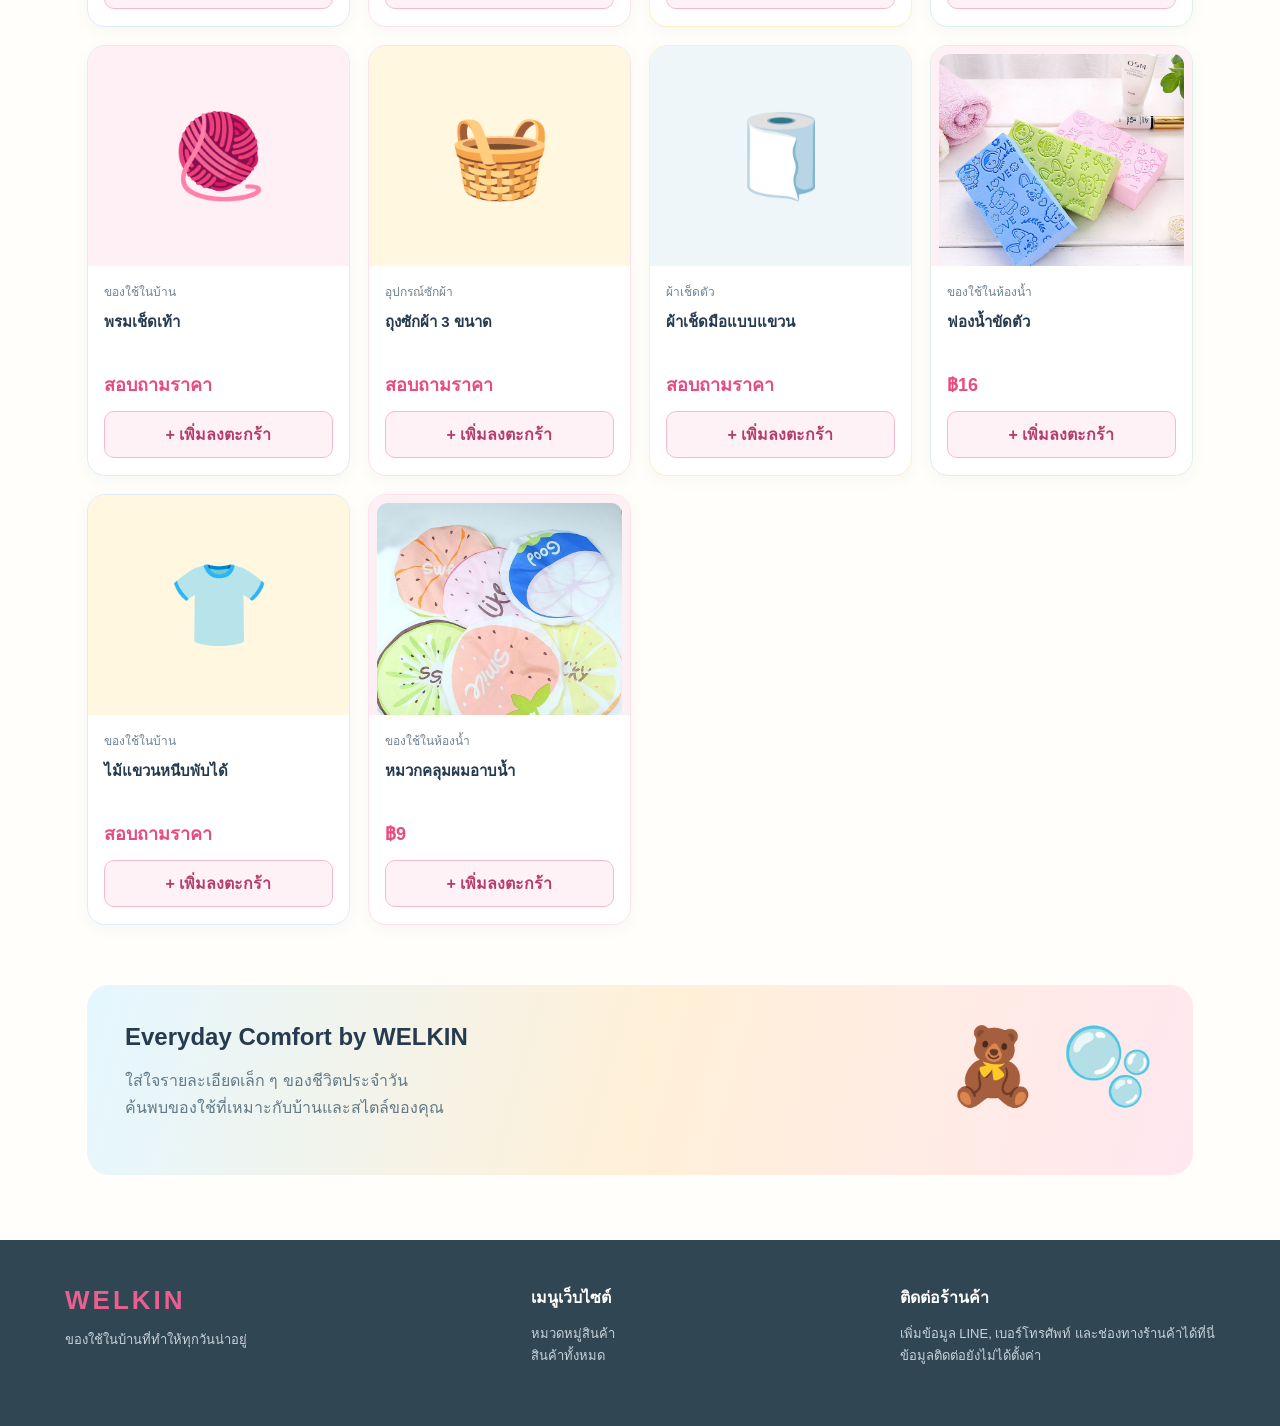
==== commit 76011068: "Update product list and fix syntax errors" ====
--- a/index.html
+++ b/index.html
@@ -45,11 +45,7 @@
 .product:nth-child(4n+4){border-color:#dff0ec}
 </style></head><body><div class="top">WELKIN — เติมความนุ่มสบายให้ทุกวันของคุณ ♡</div><header><nav class="nav"><a class="brand" href="#home">WELKIN</a><div class="navlinks"><a href="#home">หน้าแรก</a><a href="#categories">หมวดหมู่</a><a href="#products">สินค้าทั้งหมด</a><a href="#contact">ติดต่อเรา</a></div><button class="cart" onclick="openCart()">🛍️ ตะกร้า (<span id="count">0</span>)</button></nav></header><main id="home"><section class="hero"><div><small>WELKIN LIVING COLLECTION</small><h1>ความสบายเล็ก ๆ<br>ที่บ้านของคุณ ♡</h1><p>เลือกสรรผ้าเช็ดตัวและของใช้ในบ้าน เพื่อให้ทุกวันเป็นวันที่อบอุ่นและน่าอยู่ยิ่งขึ้น</p><a class="btn" href="#products">เลือกชมสินค้า →</a></div><div class="hero-art" aria-hidden="true">🧺 🛁</div></section><section class="container" id="categories"><div class="sectionhead"><div><h2>เลือกช้อปตามหมวดหมู่</h2><p>ของใช้ประจำวันดีไซน์เรียบง่าย</p></div></div><div class="categories"><div class="cat" onclick="filterBy('ผ้าเช็ดตัว')"><div class="emoji"><img src="assets/towel-category.png" alt="ผ้าเช็ดตัวและผ้าเช็ดผม WELKIN"></div><strong>ผ้าเช็ดตัว/ผ้าเช็ดผม</strong><small>นุ่มสบายทุกสัมผัส</small></div><div class="cat" onclick="filterBy('ของใช้ในห้องน้ำ')"><div class="emoji">🧼</div><strong>ของใช้ในห้องน้ำ</strong><small>สะดวกในทุกวัน</small></div><div class="cat" onclick="filterBy('ของใช้ในบ้าน')"><div class="emoji">🏡</div><strong>ของใช้ในบ้าน</strong><small>จัดบ้านให้น่าอยู่</small></div><div class="cat" onclick="filterBy('อุปกรณ์ซักผ้า')"><div class="emoji">🧺</div><strong>อุปกรณ์ซักผ้า</strong><small>ดูแลเสื้อผ้าง่ายขึ้น</small></div></div></section><section class="container" id="products"><div class="sectionhead"><div><h2>สินค้าของเรา</h2><p>รูปผ้าเช็ดตัวจริงพร้อมราคา และสินค้าอื่น ๆ ที่กำลังอัปเดต</p></div></div><div class="filters" id="filters"></div><div class="products" id="productGrid"></div></section><section class="container"><div class="feature"><div><h2>Everyday Comfort by WELKIN</h2><p>ใส่ใจรายละเอียดเล็ก ๆ ของชีวิตประจำวัน<br>ค้นพบของใช้ที่เหมาะกับบ้านและสไตล์ของคุณ</p></div><div style="font-size:75px">🧸 🫧</div></div></section></main><footer id="contact"><div class="inner"><div><div class="brand">WELKIN</div><p>ของใช้ในบ้านที่ทำให้ทุกวันน่าอยู่</p></div><div><strong>เมนูเว็บไซต์</strong><p><a href="#categories">หมวดหมู่สินค้า</a><br><a href="#products">สินค้าทั้งหมด</a></p></div><div><strong>ติดต่อร้านค้า</strong><p>เพิ่มข้อมูล LINE, เบอร์โทรศัพท์ และช่องทางร้านค้าได้ที่นี่<br>ข้อมูลติดต่อยังไม่ได้ตั้งค่า</p></div></div></footer><div class="overlay" id="overlay" onclick="closeCart()"></div><aside class="drawer" id="drawer"><div class="drawerhead"><h2>ตะกร้าสินค้า</h2><button class="close" onclick="closeCart()">×</button></div><div id="cartItems"></div><h3 id="total"></h3><p class="notice">นี่เป็นตะกร้าสินค้าสำหรับสาธิต ยังไม่มีระบบรับชำระเงินหรือส่งคำสั่งซื้อจริง</p><button class="btn" onclick="closeCart()">เลือกชมสินค้าต่อ</button></aside><script>
   
-const products=[{name:'ผ้าเช็ดตัวคอตตอนลายสภาพอากาศ ขนาด 140x70 ซม.',category:'ผ้าเช็ดตัว',emoji:'🛁',image:'assets/towel-weather.png',price:167},{name:'ผ้าเช็ดตัวนาโนลายการ์ตูน ขนาด 140x70 ซม.',category:'ผ้าเช็ดตัว',emoji:'🛁',image:'assets/towel-cartoon-nano-140x70.png',price:59},{name:'ผ้าเช็ดตัวขนเป็ดลายวาฟเฟิล ขนาด 170x90 ซม.',category:'ผ้าเช็ดตัว',emoji:'🧣',image:'assets/towel-waffle-170x90.png',price:75},{name:'ผ้าเช็ดผมขนเป็ด ขนาด 35x75 ซม.',category:'ผ้าเช็ดตัว',emoji:'🛁',image:'assets/towel-hair-35x75.png',price:41},{name:'พรมเช็ดเท้า',category:'ของใช้ในบ้าน',emoji:'🧶',price:0},{name:'ถุงซักผ้า 3 ขนาด',category:'อุปกรณ์ซักผ้า',emoji:'🧺',price:0},{name:'ผ้าเช็ดมือแบบแขวน',category:'ผ้าเช็ดตัว',emoji:'🧻',price:0},{
-  name:'ฟองน้ำขัดตัว',
-  category:'ของใช้ในห้องน้ำ',
-  emoji:'🧽',
-  image:'assets/body-sponge.png.jpg',
-  price:16
-},category:'ของใช้ในห้องน้ำ',emoji:'🫧',price:0},{name:'ไม้แขวนหนีบพับได้',category:'ของใช้ในบ้าน',emoji:'👕',price:0},{name:'หมวกคลุมผมอาบน้ำ',category:'ของใช้ในห้องน้ำ',emoji:'🛁',image:'assets/shower-cap.png.png',price:9}];const cats=['ทั้งหมด','ผ้าเช็ดตัว','ของใช้ในห้องน้ำ','ของใช้ในบ้าน','อุปกรณ์ซักผ้า'];let active='ทั้งหมด';const cart={};function filterBy(cat){active=cat;render();document.getElementById('products').scrollIntoView({behavior:'smooth'})}function render(){document.getElementById('filters').innerHTML=cats.map(c=>`<button class="filter ${active===c?'active':''}" onclick="filterBy('${c}')">${c}</button>`).join('');document.getElementById('productGrid').innerHTML=products.map((p,i)=>({...p,i})).filter(p=>active==='ทั้งหมด'||p.category===active).map(p=>`<article class="product"><div class="visual">${p.image?`<img src="${p.image}" alt="${p.name}">`:p.emoji}</div><div class="details"><div class="small">${p.category}</div><h3>${p.name}</h3><div class="price">${p.price?`฿${p.price.toLocaleString('th-TH')}`:'สอบถามราคา'}</div><button class="add" onclick="addCart(${p.i})">+ เพิ่มลงตะกร้า</button></div></article>`).join('')}function addCart(i){cart[i]=(cart[i]||0)+1;updateCart();openCart()}function updateCart(){document.getElementById('count').textContent=Object.values(cart).reduce((a,b)=>a+b,0);document.getElementById('cartItems').innerHTML=Object.keys(cart).length?Object.entries(cart).map(([i,n])=>`<div class="line"><span>${products[i].name}<br><small>จำนวน ${n}${products[i].price?` · ฿${(products[i].price*n).toLocaleString('th-TH')}`:' · สอบถามราคา'}</small></span><button class="filter" onclick="removeCart(${i})">ลบ</button></div>`).join(''):'<p>ยังไม่มีสินค้าในตะกร้า</p>';document.getElementById('total').textContent='ยอดรวมสินค้าที่ระบุราคา ฿'+Object.entries(cart).reduce((sum,[i,n])=>sum+products[i].price*n,0).toLocaleString('th-TH')}function removeCart(i){delete cart[i];updateCart()}function openCart(){document.getElementById('overlay').classList.add('show');document.getElementById('drawer').classList.add('show')}function closeCart(){document.getElementById('overlay').classList.remove('show');document.getElementById('drawer').classList.remove('show')}render();updateCart();
+const products=[{name:'ผ้าเช็ดตัวคอตตอนลายสภาพอากาศ ขนาด 140x70 ซม.',category:'ผ้าเช็ดตัว',emoji:'🛁',image:'assets/towel-weather.png',price:167},{name:'ผ้าเช็ดตัวนาโนลายการ์ตูน ขนาด 140x70 ซม.',category:'ผ้าเช็ดตัว',emoji:'🛁',image:'assets/towel-cartoon-nano-140x70.png',price:59},{name:'ผ้าเช็ดตัวขนเป็ดลายวาฟเฟิล ขนาด 170x90 ซม.',category:'ผ้าเช็ดตัว',emoji:'🧣',image:'assets/towel-waffle-170x90.png',price:75},{name:'ผ้าเช็ดผมขนเป็ด ขนาด 35x75 ซม.',category:'ผ้าเช็ดตัว',emoji:'🛁',image:'assets/towel-hair-35x75.png',price:41},{name:'พรมเช็ดเท้า',category:'ของใช้ในบ้าน',emoji:'🧶',price:0},{name:'ถุงซักผ้า 3 ขนาด',category:'อุปกรณ์ซักผ้า',emoji:'🧺',price:0},{name:'ผ้าเช็ดมือแบบแขวน',category:'ผ้าเช็ดตัว',emoji:'🧻',price:0},
+{name:'ฟองน้ำขัดตัว',category:'ของใช้ในห้องน้ำ',emoji:'🧽',image:'assets/body-sponge.png.jpg',price:16},
+{name:'ไม้แขวนหนีบพับได้',category:'ของใช้ในบ้าน',emoji:'👕',price:0},{name:'หมวกคลุมผมอาบน้ำ',category:'ของใช้ในห้องน้ำ',emoji:'🛁',image:'assets/shower-cap.png.png',price:9}];const cats=['ทั้งหมด','ผ้าเช็ดตัว','ของใช้ในห้องน้ำ','ของใช้ในบ้าน','อุปกรณ์ซักผ้า'];let active='ทั้งหมด';const cart={};function filterBy(cat){active=cat;render();document.getElementById('products').scrollIntoView({behavior:'smooth'})}function render(){document.getElementById('filters').innerHTML=cats.map(c=>`<button class="filter ${active===c?'active':''}" onclick="filterBy('${c}')">${c}</button>`).join('');document.getElementById('productGrid').innerHTML=products.map((p,i)=>({...p,i})).filter(p=>active==='ทั้งหมด'||p.category===active).map(p=>`<article class="product"><div class="visual">${p.image?`<img src="${p.image}" alt="${p.name}">`:p.emoji}</div><div class="details"><div class="small">${p.category}</div><h3>${p.name}</h3><div class="price">${p.price?`฿${p.price.toLocaleString('th-TH')}`:'สอบถามราคา'}</div><button class="add" onclick="addCart(${p.i})">+ เพิ่มลงตะกร้า</button></div></article>`).join('')}function addCart(i){cart[i]=(cart[i]||0)+1;updateCart();openCart()}function updateCart(){document.getElementById('count').textContent=Object.values(cart).reduce((a,b)=>a+b,0);document.getElementById('cartItems').innerHTML=Object.keys(cart).length?Object.entries(cart).map(([i,n])=>`<div class="line"><span>${products[i].name}<br><small>จำนวน ${n}${products[i].price?` · ฿${(products[i].price*n).toLocaleString('th-TH')}`:' · สอบถามราคา'}</small></span><button class="filter" onclick="removeCart(${i})">ลบ</button></div>`).join(''):'<p>ยังไม่มีสินค้าในตะกร้า</p>';document.getElementById('total').textContent='ยอดรวมสินค้าที่ระบุราคา ฿'+Object.entries(cart).reduce((sum,[i,n])=>sum+products[i].price*n,0).toLocaleString('th-TH')}function removeCart(i){delete cart[i];updateCart()}function openCart(){document.getElementById('overlay').classList.add('show');document.getElementById('drawer').classList.add('show')}function closeCart(){document.getElementById('overlay').classList.remove('show');document.getElementById('drawer').classList.remove('show')}render();updateCart();
 </script></body></html>
